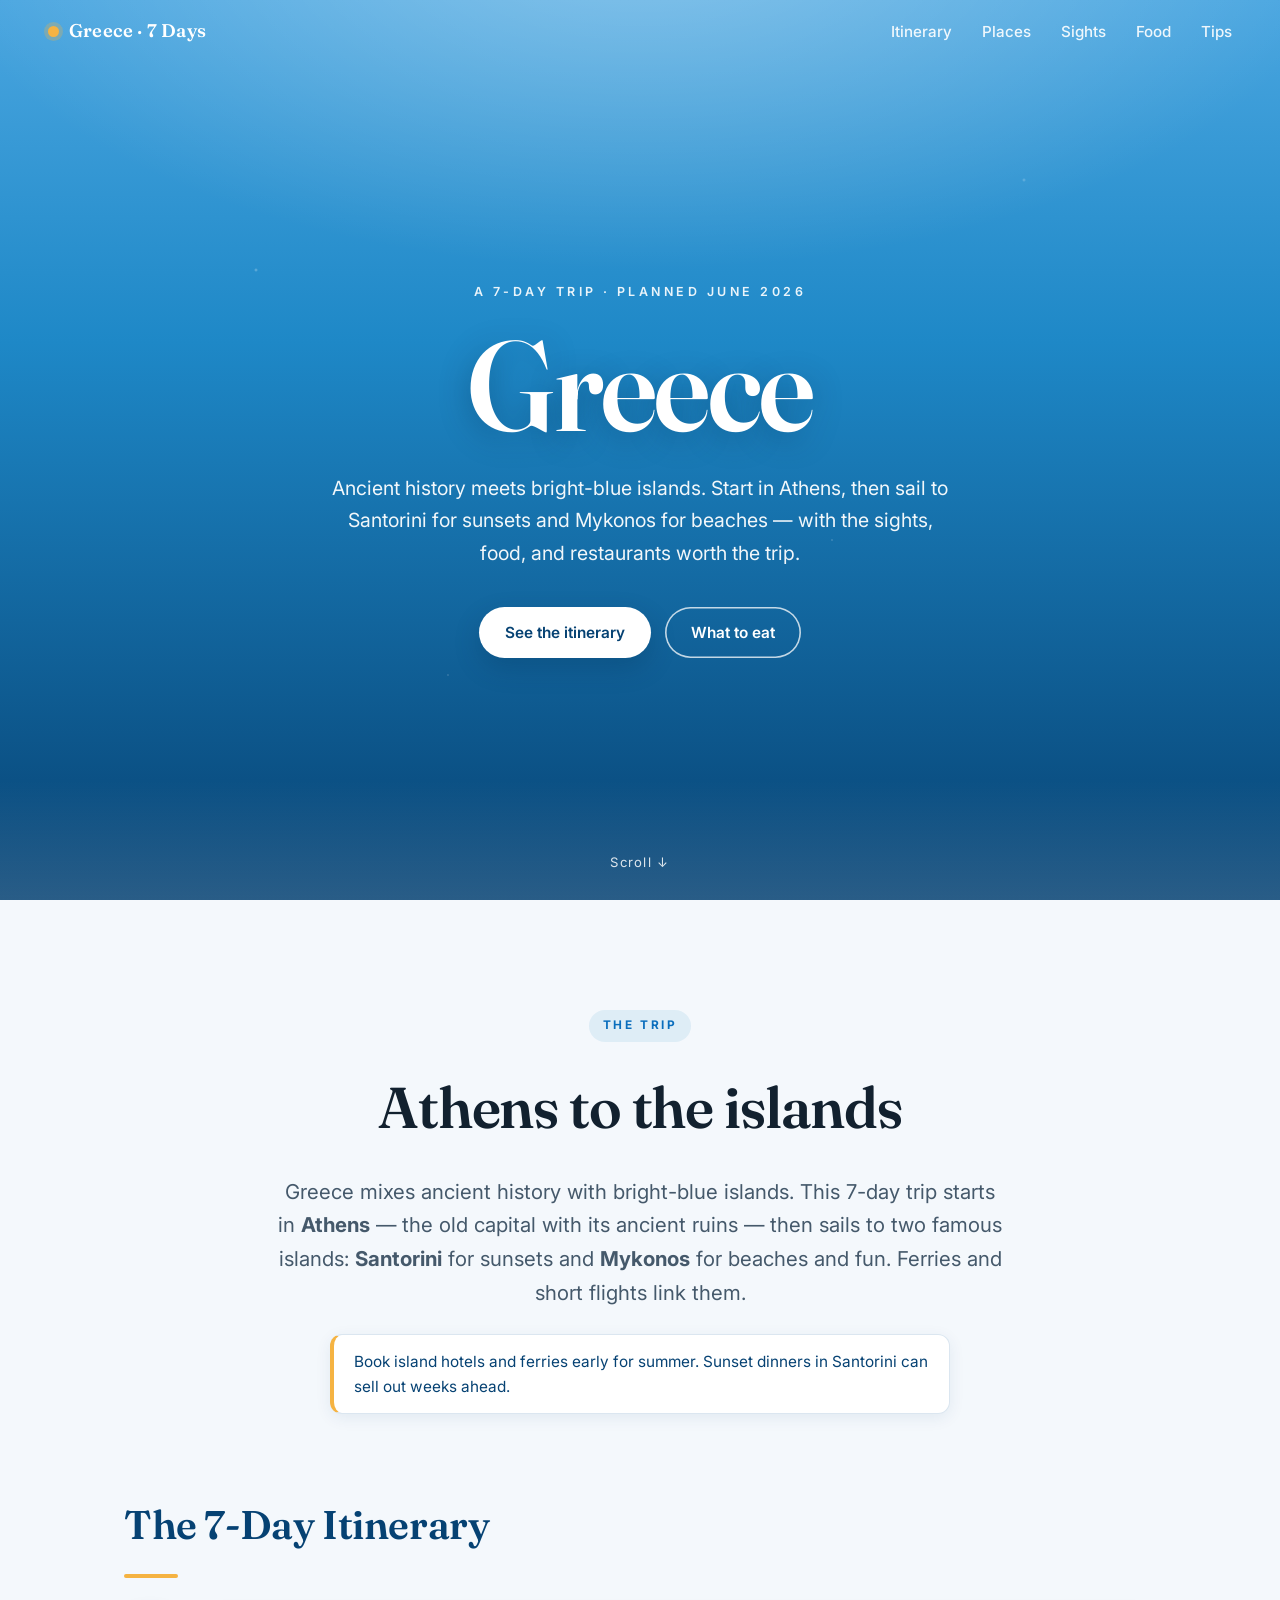
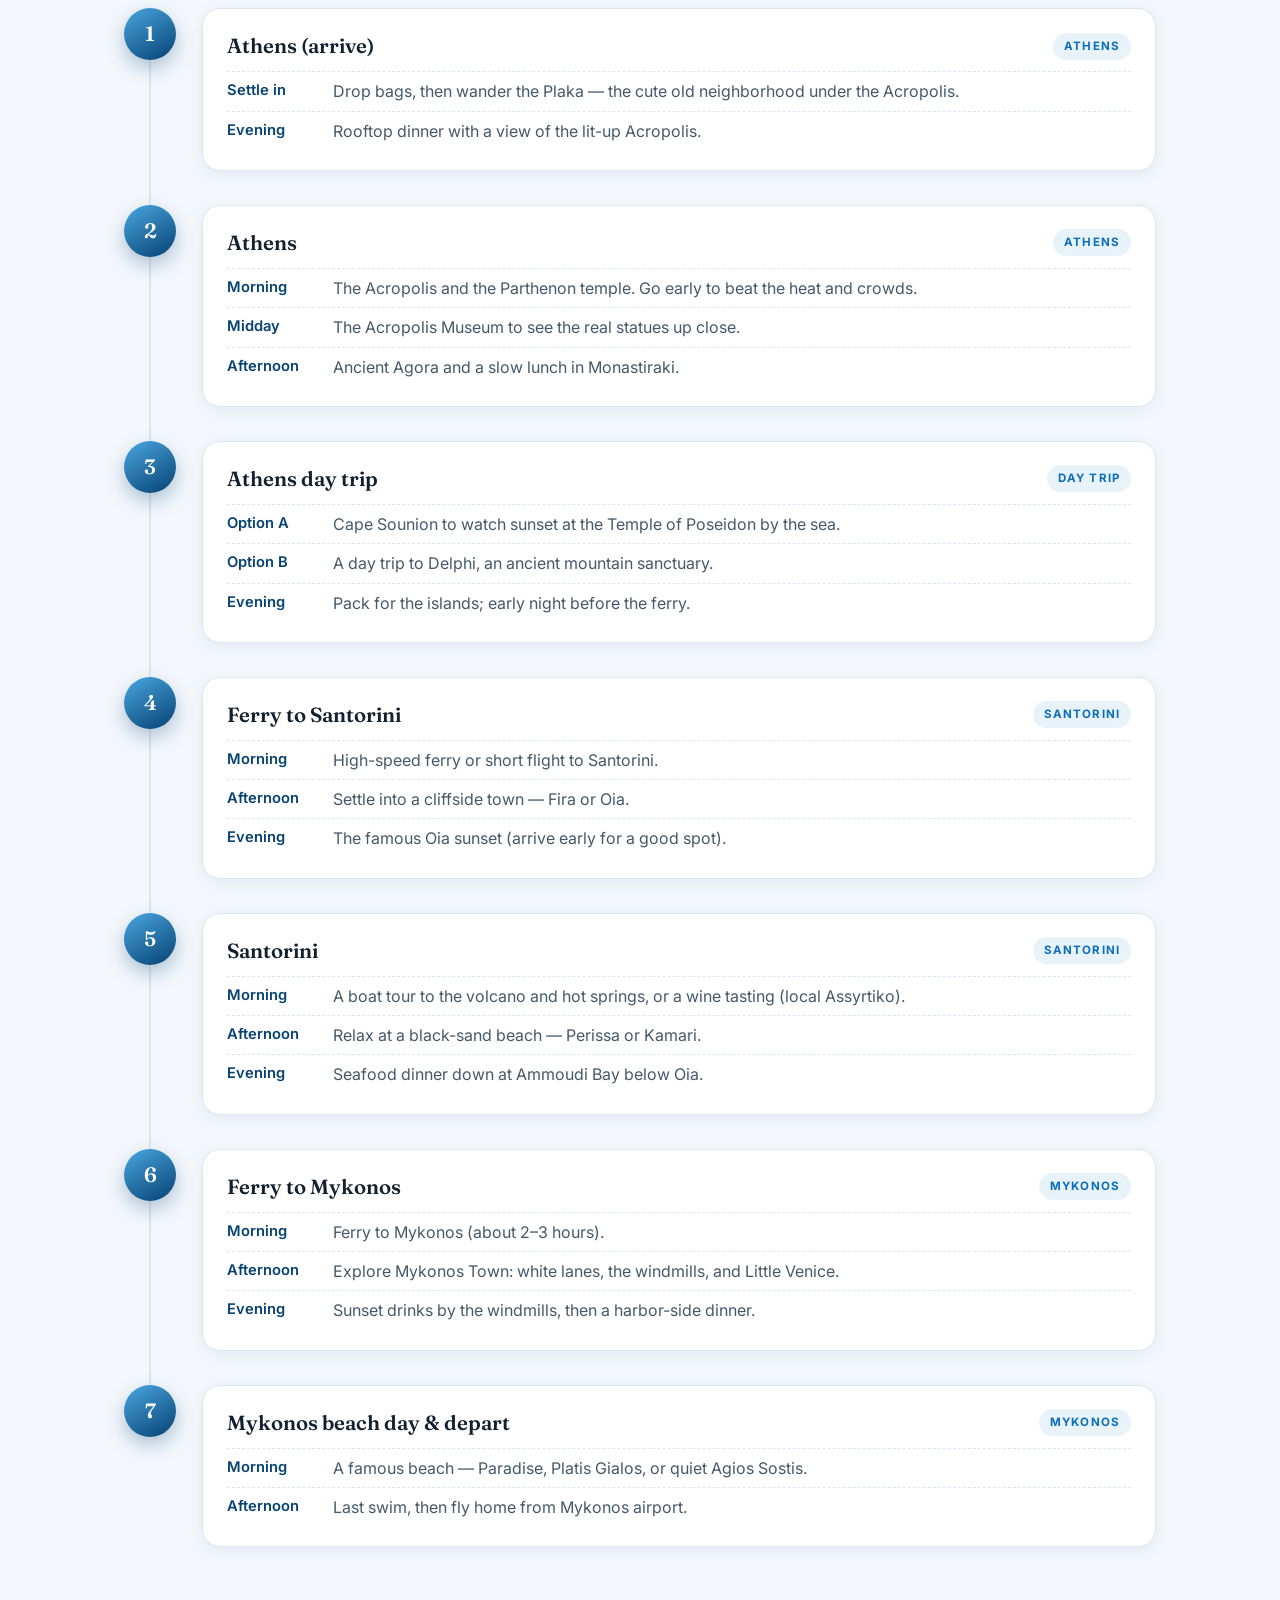
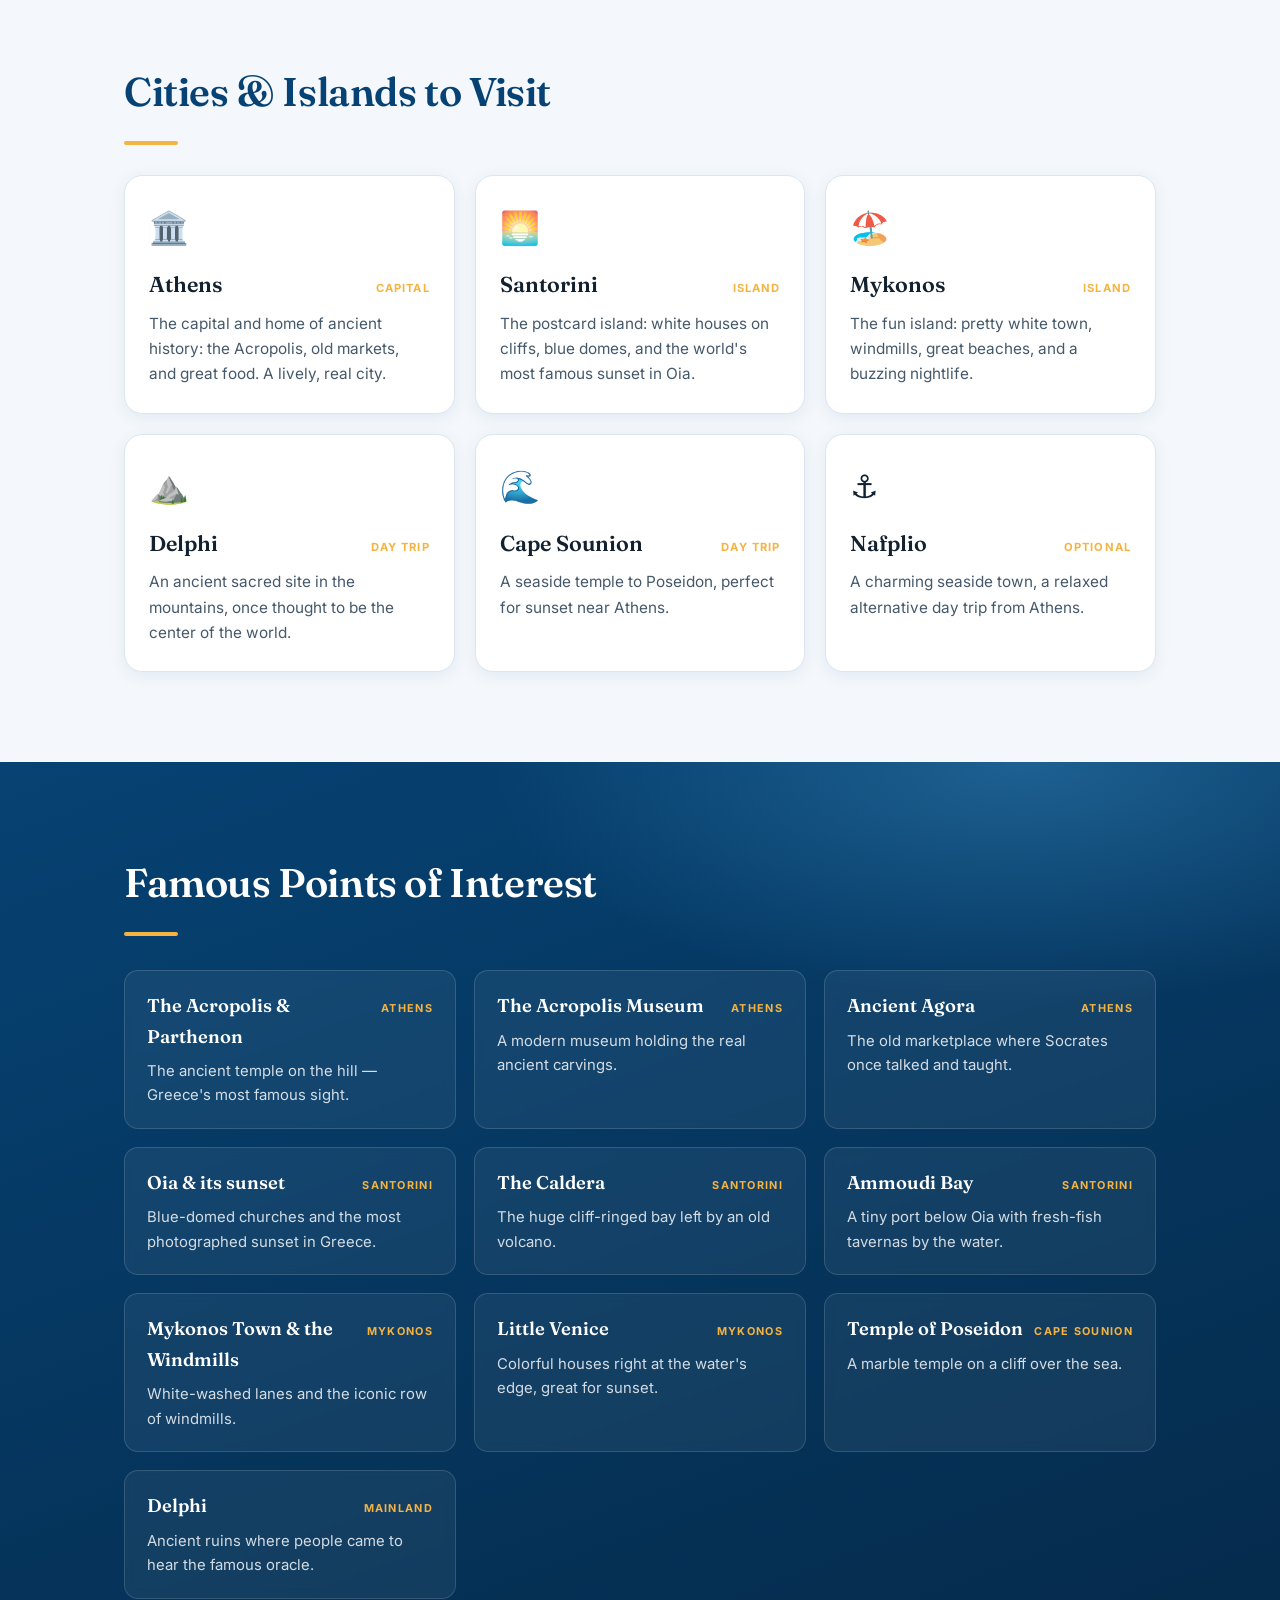
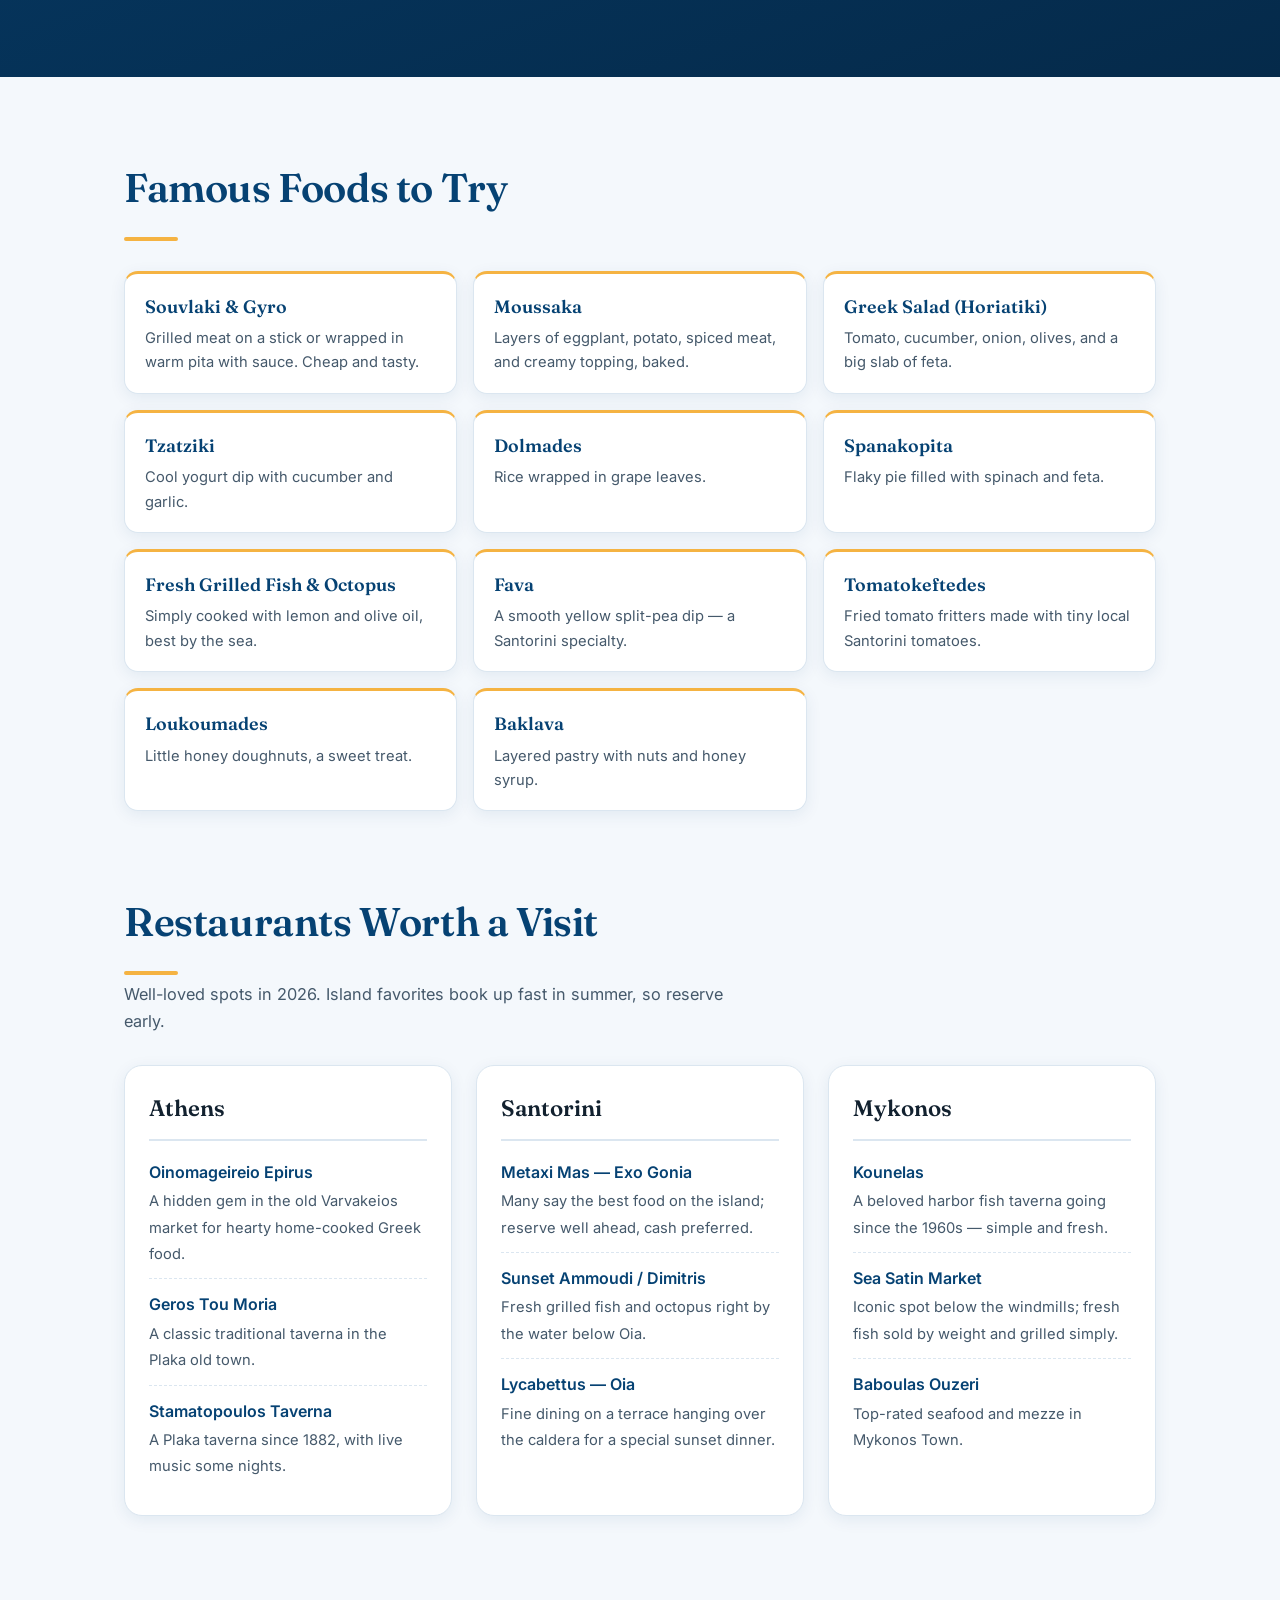
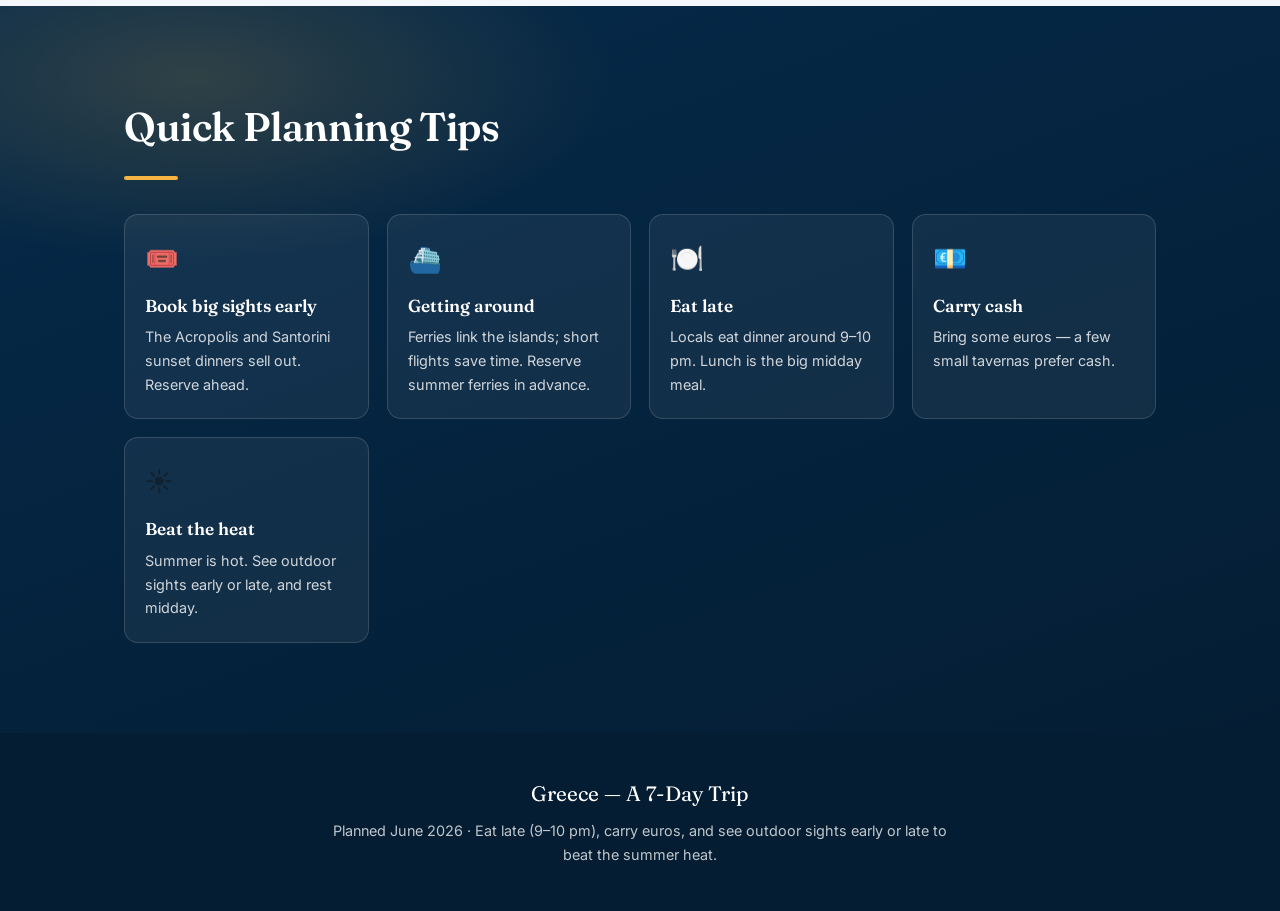
==== greece.html @ b8a2f592 "rename" ====
<!DOCTYPE html>
<html lang="en">
<head>
<meta charset="UTF-8">
<meta name="viewport" content="width=device-width, initial-scale=1.0">
<title>Greece — A 7-Day Trip</title>
<meta name="description" content="A traveler's guide to a 7-day trip through Greece: Athens, Santorini, and Mykonos. Itinerary, famous sights, food, and restaurants.">
<link rel="preconnect" href="https://fonts.googleapis.com">
<link rel="preconnect" href="https://fonts.gstatic.com" crossorigin>
<link href="https://fonts.googleapis.com/css2?family=Fraunces:opsz,wght@9..144,400;9..144,500;9..144,600;9..144,700&family=Inter:wght@400;500;600;700&display=swap" rel="stylesheet">
<link rel="stylesheet" href="css/greece.css">
</head>
<body>

<!-- ===================== NAV ===================== -->
<header class="nav" id="nav">
  <a class="nav__brand" href="#top">
    <span class="nav__dot"></span> Greece · 7 Days
  </a>
  <nav class="nav__links">
    <a href="#itinerary" data-scroll>Itinerary</a>
    <a href="#places" data-scroll>Places</a>
    <a href="#sights" data-scroll>Sights</a>
    <a href="#food" data-scroll>Food</a>
    <a href="#tips" data-scroll>Tips</a>
  </nav>
</header>

<!-- ===================== HERO ===================== -->
<section class="hero" id="top">
  <div class="hero__bg"></div>
  <div class="hero__inner">
    <p class="hero__eyebrow">A 7-Day Trip · Planned June 2026</p>
    <h1 class="hero__title">Greece</h1>
    <p class="hero__sub">Ancient history meets bright-blue islands. Start in Athens, then sail to Santorini for sunsets and Mykonos for beaches — with the sights, food, and restaurants worth the trip.</p>
    <div class="hero__cta">
      <a href="#itinerary" class="btn" data-scroll>See the itinerary</a>
      <a href="#food" class="btn btn--ghost" data-scroll>What to eat</a>
    </div>
  </div>
  <div class="hero__scroll">Scroll ↓</div>
</section>

<main>
<!-- ===================== INTRO ===================== -->
<section class="trip" id="intro">
  <div class="trip__intro container">
    <span class="trip__flag">The Trip</span>
    <h2 class="trip__name">Athens to the islands</h2>
    <p class="trip__lede">Greece mixes ancient history with bright-blue islands. This 7-day trip starts in <strong>Athens</strong> — the old capital with its ancient ruins — then sails to two famous islands: <strong>Santorini</strong> for sunsets and <strong>Mykonos</strong> for beaches and fun. Ferries and short flights link them.</p>
    <p class="trip__note">Book island hotels and ferries early for summer. Sunset dinners in Santorini can sell out weeks ahead.</p>
  </div>
</section>

<!-- ===================== ITINERARY ===================== -->
<section class="container" id="itinerary">
  <h3 class="sec-title">The 7-Day Itinerary</h3>
  <ol class="timeline" data-timeline></ol>
</section>

<!-- ===================== PLACES ===================== -->
<section class="container" id="places">
  <h3 class="sec-title">Cities &amp; Islands to Visit</h3>
  <div class="cards" data-cities></div>
</section>

<!-- ===================== SIGHTS ===================== -->
<section class="band" id="sights">
  <div class="container">
    <h3 class="sec-title sec-title--light">Famous Points of Interest</h3>
    <div class="poi" data-poi></div>
  </div>
</section>

<!-- ===================== FOOD ===================== -->
<section class="container" id="food">
  <h3 class="sec-title">Famous Foods to Try</h3>
  <div class="food" data-food></div>
</section>

<!-- ===================== RESTAURANTS ===================== -->
<section class="container" id="restaurants">
  <h3 class="sec-title">Restaurants Worth a Visit</h3>
  <p class="sec-sub">Well-loved spots in 2026. Island favorites book up fast in summer, so reserve early.</p>
  <div class="resto" data-resto></div>
</section>

<!-- ===================== TIPS ===================== -->
<section class="tips" id="tips">
  <div class="container">
    <h3 class="sec-title sec-title--light">Quick Planning Tips</h3>
    <div class="tips__grid" data-tips></div>
  </div>
</section>
</main>

<footer class="footer">
  <div class="container">
    <p class="footer__title">Greece — A 7-Day Trip</p>
    <p class="footer__meta">Planned June 2026 · Eat late (9–10 pm), carry euros, and see outdoor sights early or late to beat the summer heat.</p>
  </div>
</footer>

<script src="js/greece-data.js"></script>
<script src="js/greece.js"></script>
</body>
</html>
---- css/greece.css ----
/* ===================== TOKENS ===================== */
:root {
  --sea:        #0a6ebd;
  --sea-deep:   #064273;
  --sea-dark:   #052a4a;
  --sky:        #4aa6e0;
  --aegean:     #1e88c7;
  --sun:        #f5b342;
  --white:      #ffffff;
  --paper:      #f4f8fc;
  --ink:        #12212f;
  --ink-soft:   #45596b;
  --line:       #dbe6f0;
  --shadow:     0 12px 40px rgba(6, 66, 115, 0.10);
  --shadow-sm:  0 4px 16px rgba(6, 66, 115, 0.08);
  --radius:     18px;
  --serif: "Fraunces", Georgia, serif;
  --sans: "Inter", system-ui, -apple-system, sans-serif;
}

* { box-sizing: border-box; margin: 0; padding: 0; }

html { scroll-behavior: smooth; }

body {
  font-family: var(--sans);
  color: var(--ink);
  background: var(--paper);
  line-height: 1.65;
  -webkit-font-smoothing: antialiased;
  overflow-x: hidden;
}

.container { max-width: 1080px; margin: 0 auto; padding: 0 24px; }

/* ===================== NAV ===================== */
.nav {
  position: fixed; top: 0; left: 0; right: 0; z-index: 50;
  display: flex; align-items: center; justify-content: space-between;
  padding: 16px clamp(20px, 5vw, 48px);
  transition: background .3s, box-shadow .3s, padding .3s;
}
.nav--solid {
  background: rgba(255, 255, 255, 0.88);
  backdrop-filter: blur(12px);
  box-shadow: 0 1px 0 var(--line);
  padding-top: 12px; padding-bottom: 12px;
}
.nav__brand {
  display: flex; align-items: center; gap: 10px;
  font-family: var(--serif); font-weight: 600; font-size: 1.15rem;
  color: var(--white); text-decoration: none; letter-spacing: .2px;
  transition: color .3s;
}
.nav--solid .nav__brand { color: var(--sea-deep); }
.nav__dot {
  width: 11px; height: 11px; border-radius: 50%;
  background: var(--sun); box-shadow: 0 0 0 4px rgba(245, 179, 66, .28);
}
.nav__links { display: flex; gap: clamp(14px, 3vw, 30px); }
.nav__links a {
  color: rgba(255, 255, 255, .9); text-decoration: none;
  font-weight: 500; font-size: .95rem; transition: color .3s;
}
.nav--solid .nav__links a { color: var(--ink-soft); }
.nav__links a:hover { color: var(--sun); }
.nav--solid .nav__links a:hover { color: var(--sea); }

/* ===================== HERO ===================== */
.hero {
  position: relative; min-height: 100vh;
  display: flex; flex-direction: column; justify-content: center; align-items: center;
  text-align: center; padding: 120px 24px 80px; overflow: hidden;
}
.hero__bg {
  position: absolute; inset: 0; z-index: 0;
  background:
    radial-gradient(1200px 600px at 50% -10%, rgba(255,255,255,.35), transparent 60%),
    linear-gradient(180deg, var(--sky) 0%, var(--aegean) 38%, var(--sea-deep) 100%);
}
.hero__bg::after {
  content: ""; position: absolute; inset: 0;
  background:
    radial-gradient(2px 2px at 20% 30%, rgba(255,255,255,.5), transparent),
    radial-gradient(2px 2px at 80% 20%, rgba(255,255,255,.4), transparent),
    radial-gradient(1.5px 1.5px at 65% 60%, rgba(255,255,255,.35), transparent),
    radial-gradient(1.5px 1.5px at 35% 75%, rgba(255,255,255,.3), transparent);
  opacity: .7;
}
/* white "island" horizon strip */
.hero__bg::before {
  content: ""; position: absolute; left: 0; right: 0; bottom: 0; height: 120px;
  background: linear-gradient(180deg, transparent, rgba(255,255,255,.14));
}
.hero__inner { position: relative; z-index: 2; max-width: 760px; }
.hero__eyebrow {
  text-transform: uppercase; letter-spacing: .28em; font-size: .78rem;
  font-weight: 600; color: rgba(255,255,255,.9); margin-bottom: 22px;
}
.hero__title {
  font-family: var(--serif); font-weight: 600;
  font-size: clamp(3.4rem, 12vw, 8rem); line-height: .95; color: var(--white);
  letter-spacing: -.02em; text-shadow: 0 6px 30px rgba(5, 42, 74, .35);
}
.hero__sub {
  margin: 26px auto 0; max-width: 620px;
  font-size: clamp(1.02rem, 2.2vw, 1.22rem); color: rgba(255,255,255,.94);
}
.hero__cta { margin-top: 38px; display: flex; gap: 14px; justify-content: center; flex-wrap: wrap; }
.hero__scroll {
  position: absolute; bottom: 26px; left: 50%; transform: translateX(-50%);
  z-index: 2; color: rgba(255,255,255,.85); font-size: .82rem; letter-spacing: .1em;
  animation: bob 2.4s ease-in-out infinite;
}
@keyframes bob { 0%,100% { transform: translate(-50%, 0); } 50% { transform: translate(-50%, 8px); } }

/* ===================== BUTTONS ===================== */
.btn {
  display: inline-block; padding: 13px 26px; border-radius: 999px;
  font-weight: 600; font-size: .96rem; text-decoration: none; cursor: pointer;
  background: var(--white); color: var(--sea-deep);
  box-shadow: 0 10px 26px rgba(5, 42, 74, .22); transition: transform .18s, box-shadow .18s;
}
.btn:hover { transform: translateY(-2px); box-shadow: 0 16px 32px rgba(5, 42, 74, .3); }
.btn--ghost {
  background: transparent; color: var(--white);
  box-shadow: inset 0 0 0 1.6px rgba(255,255,255,.75);
}
.btn--ghost:hover { background: rgba(255,255,255,.12); }

/* ===================== SECTION TITLES ===================== */
.sec-title {
  font-family: var(--serif); font-weight: 600;
  font-size: clamp(1.7rem, 4vw, 2.5rem); color: var(--sea-deep);
  letter-spacing: -.01em; margin: 0 0 6px;
  padding-top: 78px; scroll-margin-top: 80px;
}
.sec-title--light { color: var(--white); }
.sec-title::after {
  content: ""; display: block; width: 54px; height: 4px; border-radius: 4px;
  background: var(--sun); margin-top: 16px;
}
.sec-sub { color: var(--ink-soft); font-size: 1.02rem; margin: 0 0 8px; max-width: 620px; }
.sec-title--light + .sec-sub { color: rgba(255,255,255,.85); }

/* ===================== TRIP INTRO ===================== */
.trip { padding-top: 20px; }
.trip__intro { padding-top: 90px; text-align: center; max-width: 780px; }
.trip__flag {
  display: inline-block; text-transform: uppercase; letter-spacing: .22em;
  font-size: .74rem; font-weight: 700; color: var(--sea);
  background: rgba(30, 136, 199, .1); padding: 6px 14px; border-radius: 999px;
}
.trip__name {
  font-family: var(--serif); font-weight: 600; letter-spacing: -.02em;
  font-size: clamp(2.2rem, 6vw, 3.6rem); color: var(--ink); margin: 18px 0 20px;
}
.trip__lede { font-size: clamp(1.05rem, 2.4vw, 1.28rem); color: var(--ink-soft); }
.trip__note {
  margin: 24px auto 0; max-width: 620px; font-size: .96rem; color: var(--sea-deep);
  background: #fff; border: 1px solid var(--line); border-left: 4px solid var(--sun);
  padding: 14px 20px; border-radius: 12px; box-shadow: var(--shadow-sm); text-align: left;
}

/* ===================== TIMELINE ===================== */
.timeline { list-style: none; margin-top: 30px; position: relative; }
.tl__item { position: relative; display: flex; gap: 26px; padding-bottom: 34px; }
.tl__item::before {
  content: ""; position: absolute; left: 25px; top: 52px; bottom: -6px; width: 2px;
  background: linear-gradient(var(--line), var(--line));
}
.tl__item:last-child::before { display: none; }
.tl__marker { flex: 0 0 auto; }
.tl__num {
  display: flex; align-items: center; justify-content: center;
  width: 52px; height: 52px; border-radius: 50%;
  background: linear-gradient(150deg, var(--sky), var(--sea-deep));
  color: #fff; font-family: var(--serif); font-weight: 600; font-size: 1.3rem;
  box-shadow: 0 8px 20px rgba(6, 66, 115, .3); position: relative; z-index: 1;
}
.tl__body {
  flex: 1; background: #fff; border: 1px solid var(--line); border-radius: var(--radius);
  padding: 20px 24px; box-shadow: var(--shadow-sm);
}
.tl__head { display: flex; align-items: center; justify-content: space-between; gap: 12px; flex-wrap: wrap; margin-bottom: 8px; }
.tl__title { font-family: var(--serif); font-weight: 600; font-size: 1.28rem; color: var(--ink); }
.tl__tag {
  font-size: .72rem; font-weight: 700; text-transform: uppercase; letter-spacing: .1em;
  color: var(--sea); background: rgba(30,136,199,.1); padding: 4px 11px; border-radius: 999px;
}
.tl__row { display: flex; gap: 14px; padding: 6px 0; border-top: 1px dashed var(--line); }
.tl__row:first-of-type { border-top: none; }
.tl__when { flex: 0 0 92px; font-weight: 600; color: var(--sea-deep); font-size: .92rem; }
.tl__what { flex: 1; color: var(--ink-soft); }

/* ===================== CARDS (cities) ===================== */
.cards {
  margin-top: 30px; display: grid; gap: 20px;
  grid-template-columns: repeat(auto-fill, minmax(280px, 1fr));
}
.card {
  background: #fff; border: 1px solid var(--line); border-radius: var(--radius);
  padding: 26px 24px; box-shadow: var(--shadow-sm);
  transition: transform .2s, box-shadow .2s, border-color .2s;
}
.card:hover { transform: translateY(-4px); box-shadow: var(--shadow); border-color: #c7ddf0; }
.card__emoji { font-size: 2rem; margin-bottom: 12px; }
.card__head { display: flex; align-items: baseline; justify-content: space-between; gap: 10px; margin-bottom: 8px; }
.card__head h4 { font-family: var(--serif); font-weight: 600; font-size: 1.35rem; color: var(--ink); }
.card__kind {
  font-size: .7rem; font-weight: 700; text-transform: uppercase; letter-spacing: .1em;
  color: var(--sun); white-space: nowrap;
}
.card p { color: var(--ink-soft); font-size: .96rem; }

/* ===================== BAND (POI) ===================== */
.band {
  margin-top: 90px; padding: 10px 0 78px;
  background:
    radial-gradient(900px 400px at 80% 0%, rgba(74,166,224,.35), transparent 60%),
    linear-gradient(160deg, var(--sea-deep), var(--sea-dark));
  scroll-margin-top: 0;
}
.band .sec-title { color: #fff; }
.poi {
  margin-top: 34px; display: grid; gap: 18px;
  grid-template-columns: repeat(auto-fill, minmax(300px, 1fr));
}
.poi__item {
  background: rgba(255,255,255,.06); border: 1px solid rgba(255,255,255,.14);
  border-radius: 14px; padding: 20px 22px; backdrop-filter: blur(4px);
  transition: background .2s, transform .2s;
}
.poi__item:hover { background: rgba(255,255,255,.11); transform: translateY(-3px); }
.poi__top { display: flex; align-items: baseline; justify-content: space-between; gap: 10px; margin-bottom: 7px; }
.poi__top h4 { font-family: var(--serif); font-weight: 600; font-size: 1.15rem; color: #fff; }
.poi__place {
  font-size: .68rem; font-weight: 700; text-transform: uppercase; letter-spacing: .12em;
  color: var(--sun); white-space: nowrap;
}
.poi__item p { color: rgba(255,255,255,.82); font-size: .93rem; }

/* ===================== FOOD ===================== */
.food {
  margin-top: 30px; display: grid; gap: 16px;
  grid-template-columns: repeat(auto-fill, minmax(260px, 1fr));
}
.food__item {
  background: #fff; border: 1px solid var(--line); border-radius: 14px;
  padding: 18px 20px; box-shadow: var(--shadow-sm);
  border-top: 3px solid var(--sun); transition: transform .2s, box-shadow .2s;
}
.food__item:hover { transform: translateY(-3px); box-shadow: var(--shadow); }
.food__item h4 { font-family: var(--serif); font-weight: 600; font-size: 1.12rem; color: var(--sea-deep); margin-bottom: 5px; }
.food__item p { color: var(--ink-soft); font-size: .92rem; }

/* ===================== RESTAURANTS ===================== */
.resto {
  margin-top: 30px; display: grid; gap: 24px;
  grid-template-columns: repeat(auto-fit, minmax(300px, 1fr));
}
.resto__group {
  background: #fff; border: 1px solid var(--line); border-radius: var(--radius);
  padding: 24px; box-shadow: var(--shadow-sm);
}
.resto__city {
  font-family: var(--serif); font-weight: 600; font-size: 1.4rem; color: var(--ink);
  padding-bottom: 12px; margin-bottom: 6px; border-bottom: 2px solid var(--line);
}
.resto__list { list-style: none; }
.resto__row { padding: 12px 0; border-bottom: 1px dashed var(--line); }
.resto__row:last-child { border-bottom: none; }
.resto__name { display: block; font-weight: 600; color: var(--sea-deep); margin-bottom: 2px; }
.resto__text { color: var(--ink-soft); font-size: .92rem; }

/* ===================== TIPS ===================== */
.tips {
  margin-top: 90px; padding: 10px 0 90px;
  background:
    radial-gradient(700px 300px at 15% 10%, rgba(245,179,66,.18), transparent 60%),
    linear-gradient(160deg, var(--sea-dark), #041d33);
}
.tips__grid {
  margin-top: 34px; display: grid; gap: 18px;
  grid-template-columns: repeat(auto-fit, minmax(200px, 1fr));
}
.tip {
  background: rgba(255,255,255,.06); border: 1px solid rgba(255,255,255,.14);
  border-radius: 14px; padding: 22px 20px; transition: transform .2s, background .2s;
}
.tip:hover { transform: translateY(-3px); background: rgba(255,255,255,.1); }
.tip__icon { font-size: 1.7rem; display: block; margin-bottom: 10px; }
.tip h4 { font-family: var(--serif); font-weight: 600; font-size: 1.08rem; color: #fff; margin-bottom: 5px; }
.tip p { color: rgba(255,255,255,.8); font-size: .9rem; }

/* ===================== FOOTER ===================== */
.footer { background: #041d33; color: rgba(255,255,255,.75); padding: 44px 0; text-align: center; }
.footer__title { font-family: var(--serif); font-size: 1.3rem; color: #fff; margin-bottom: 8px; }
.footer__meta { font-size: .9rem; max-width: 620px; margin: 0 auto; }

/* ===================== REVEAL ===================== */
.reveal { opacity: 0; transform: translateY(22px); transition: opacity .6s ease, transform .6s ease; }
.reveal.in { opacity: 1; transform: none; }
@media (prefers-reduced-motion: reduce) {
  .reveal { opacity: 1; transform: none; transition: none; }
  .hero__scroll { animation: none; }
  html { scroll-behavior: auto; }
}

/* ===================== RESPONSIVE ===================== */
@media (max-width: 620px) {
  .nav__brand { font-size: 1rem; }
  .nav__links { gap: 14px; }
  .nav__links a { font-size: .86rem; }
  .tl__item { gap: 16px; }
  .tl__num { width: 44px; height: 44px; font-size: 1.1rem; }
  .tl__item::before { left: 21px; }
  .tl__when { flex-basis: 74px; }
}
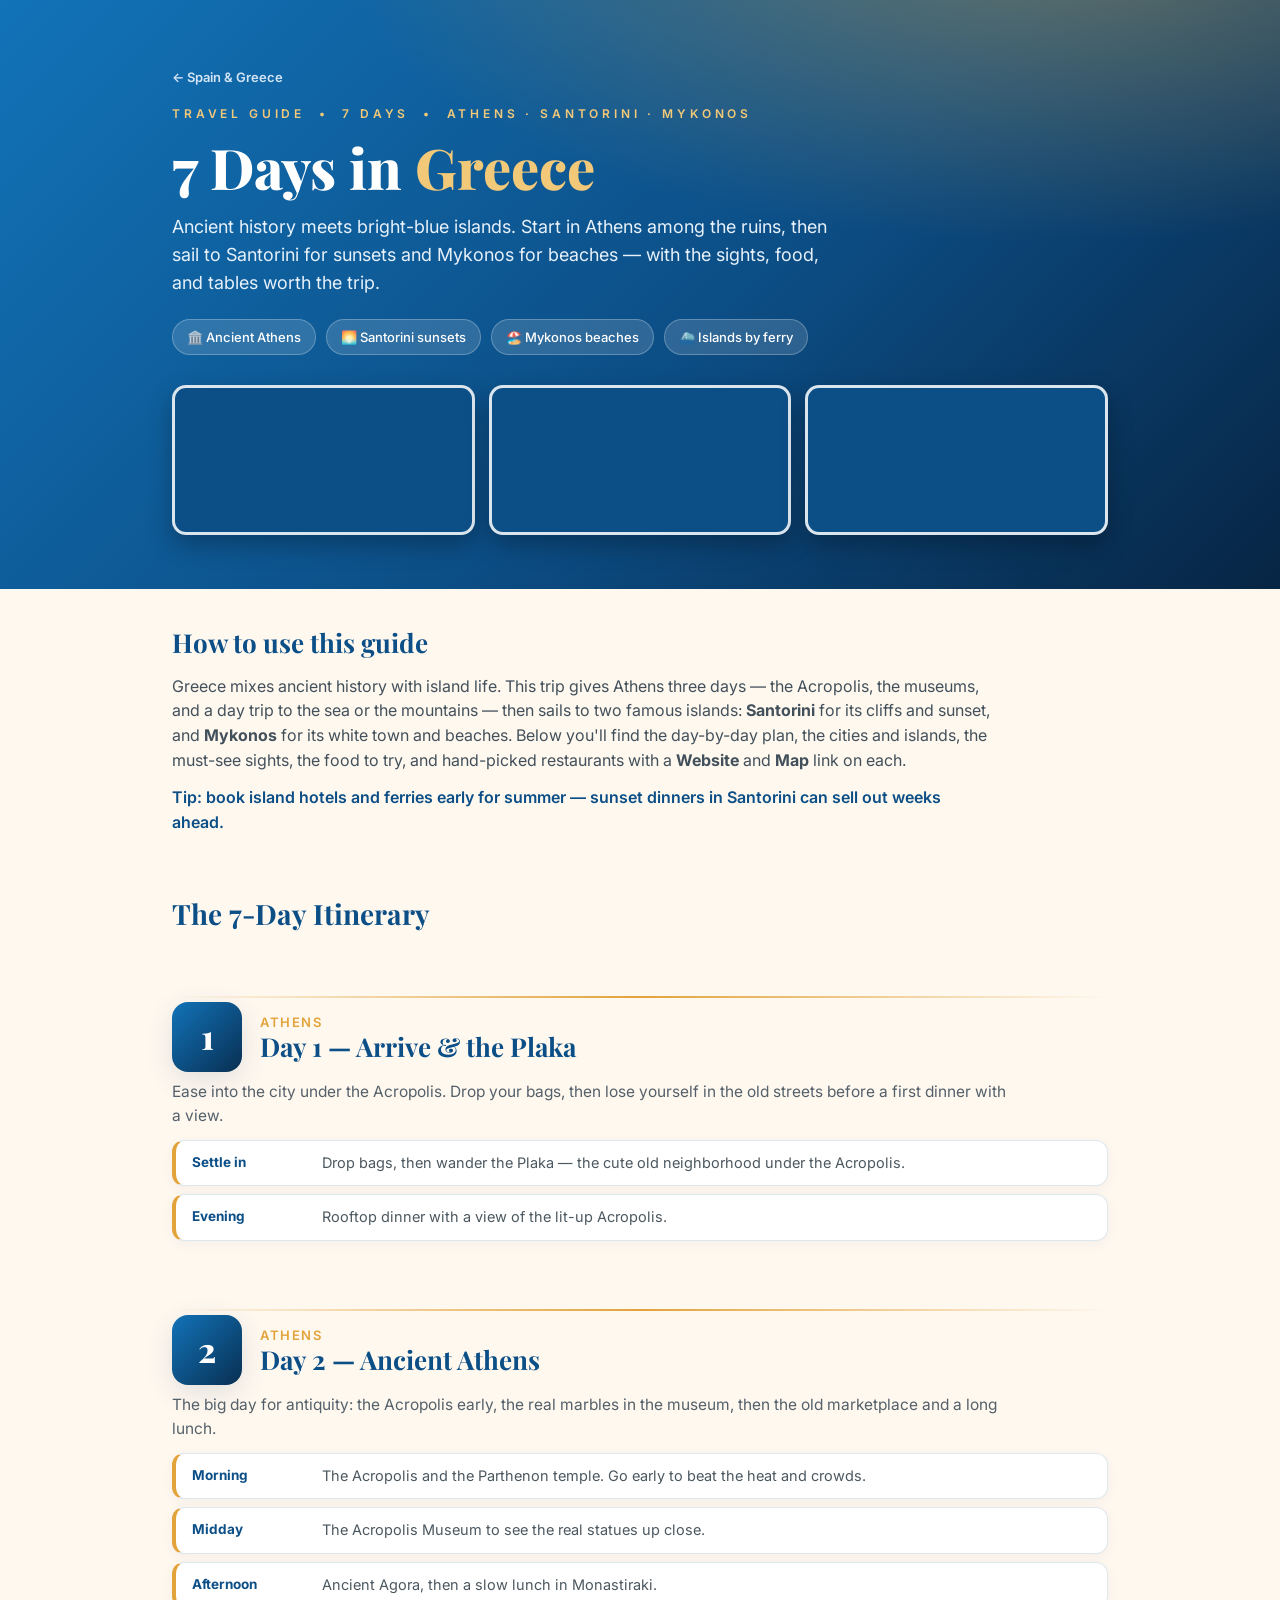
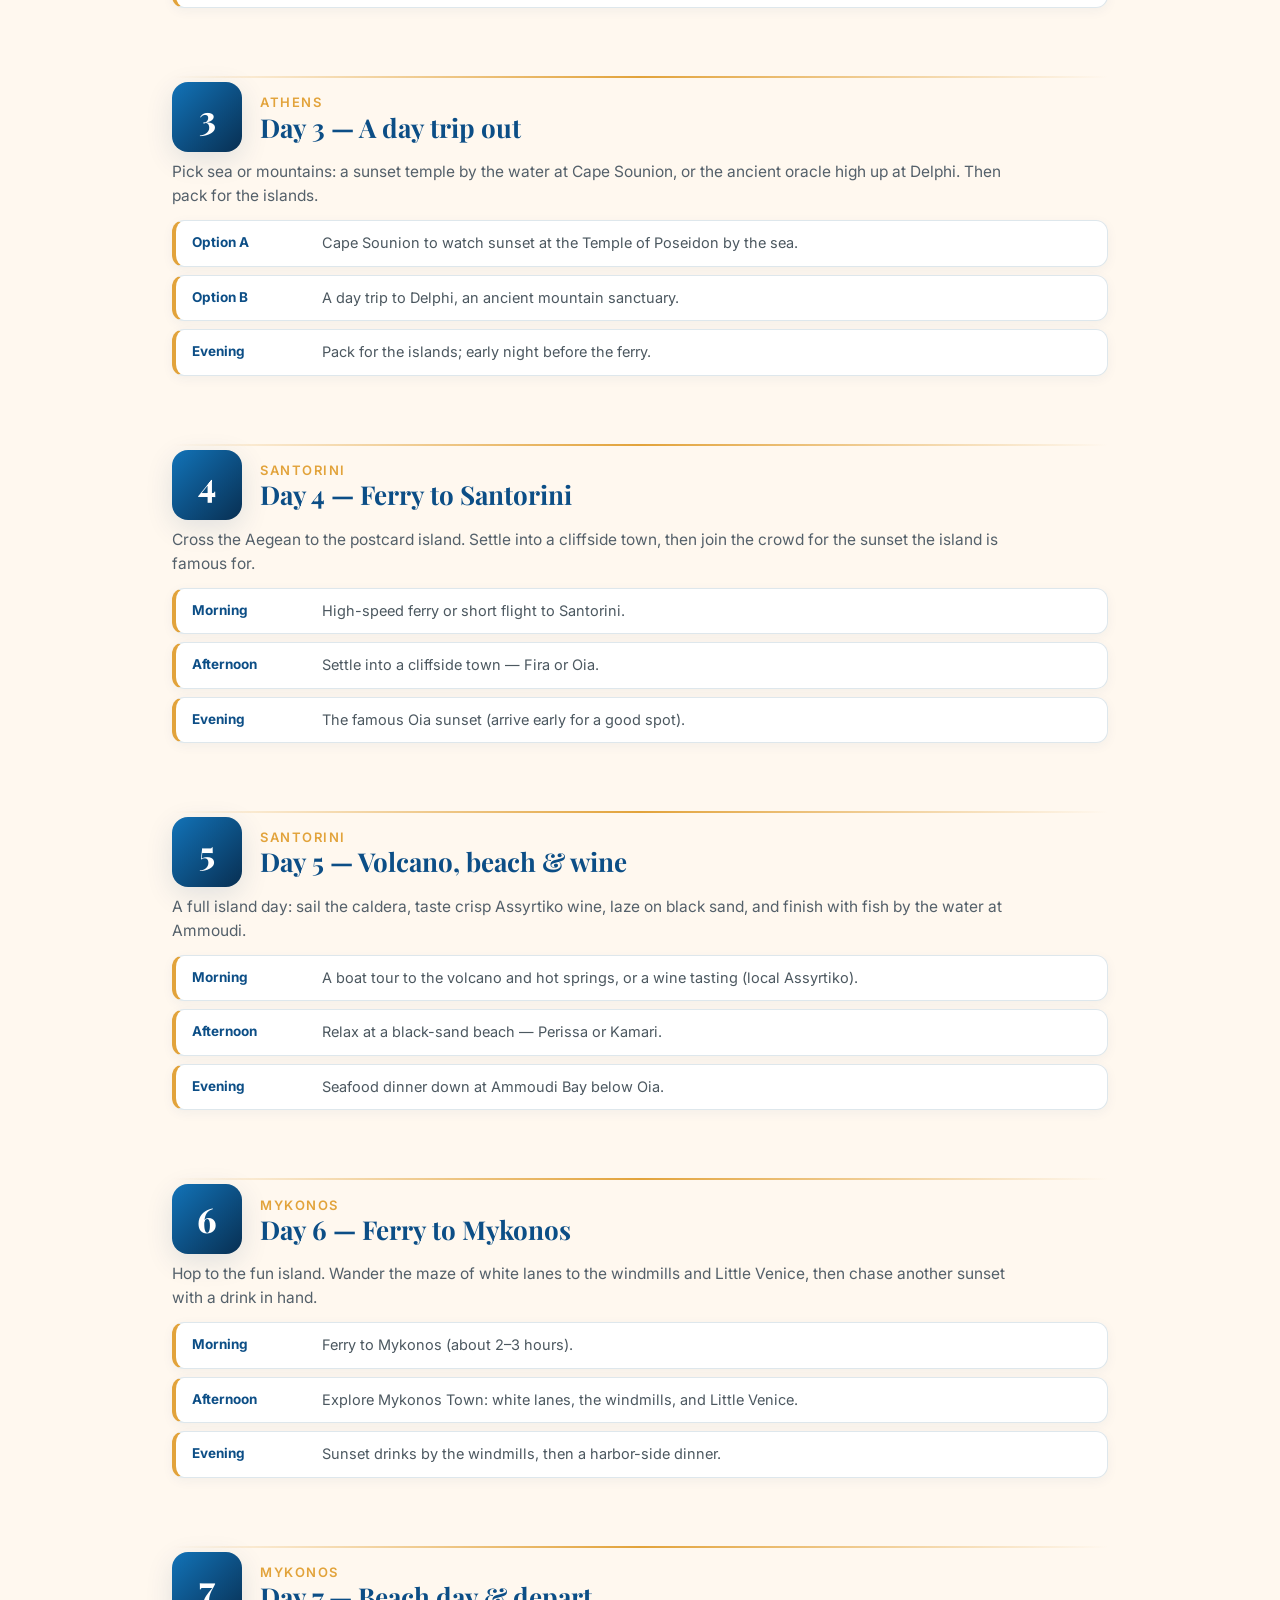
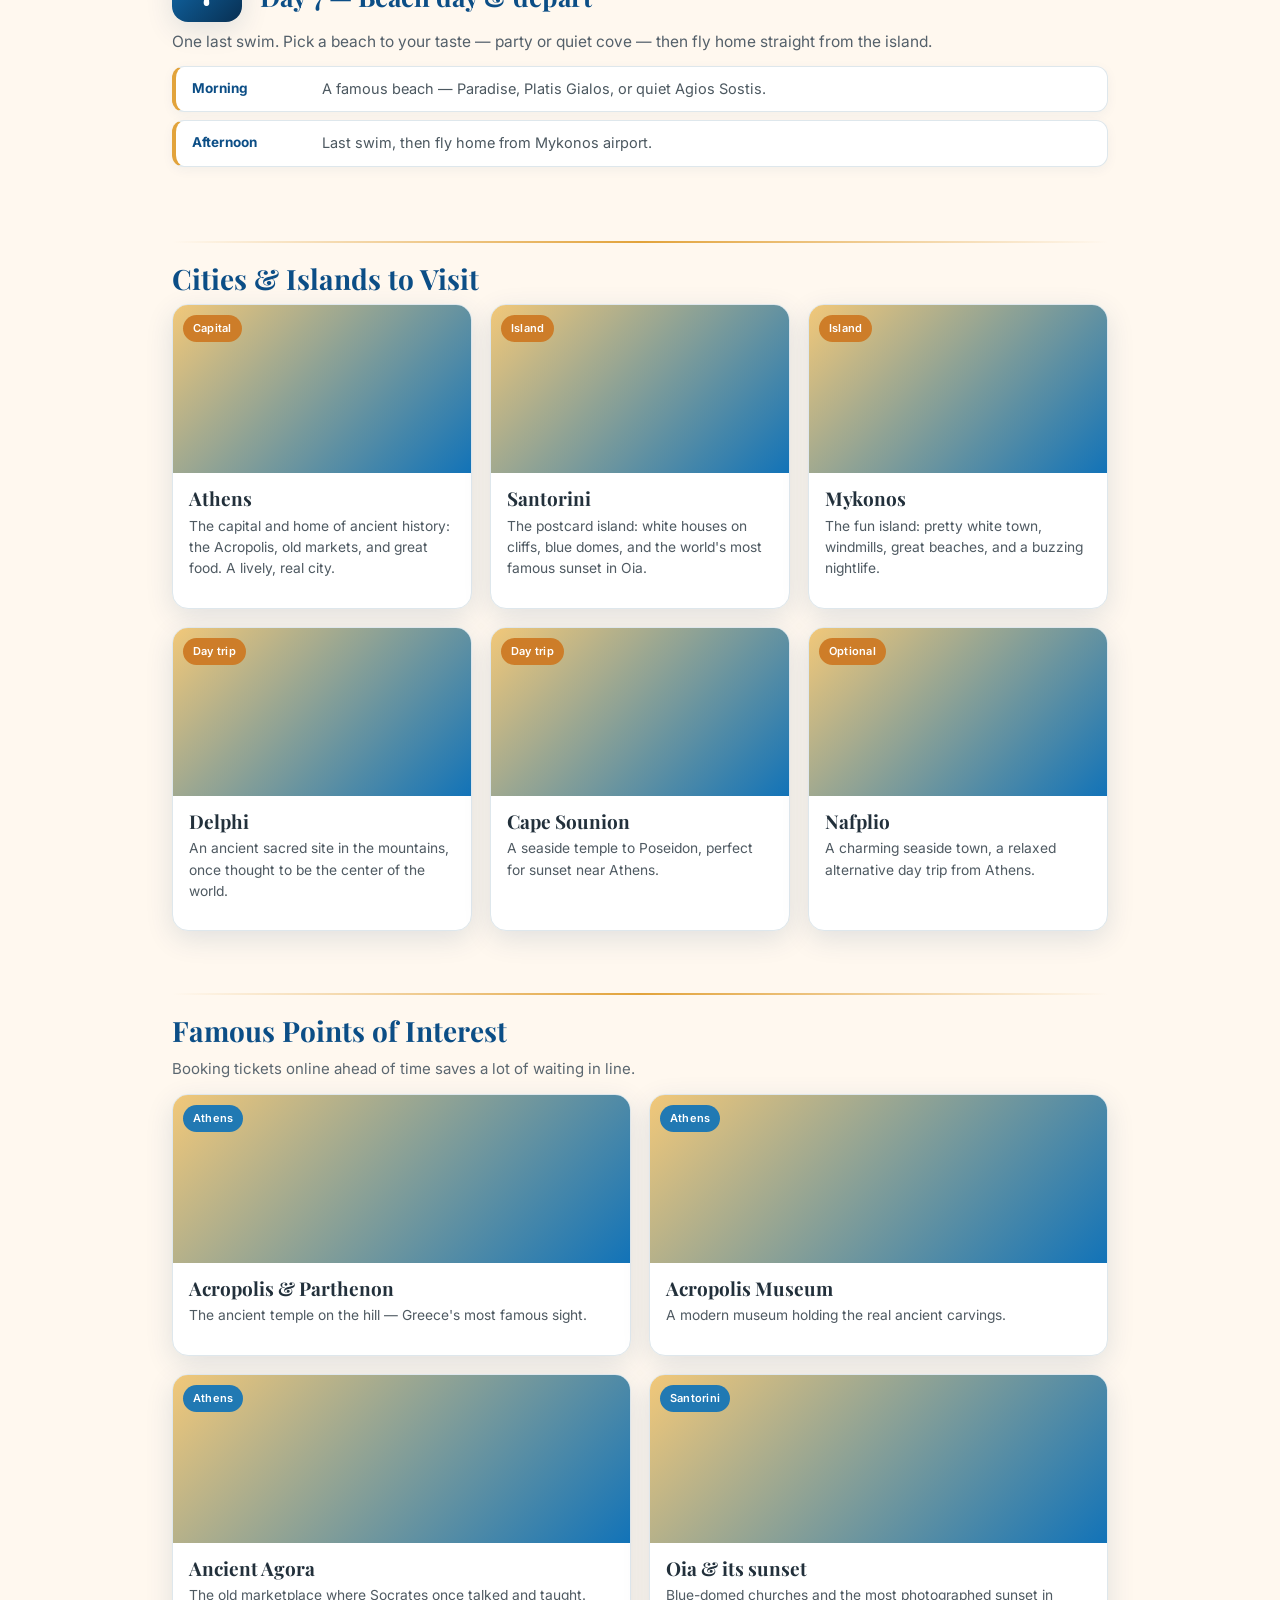
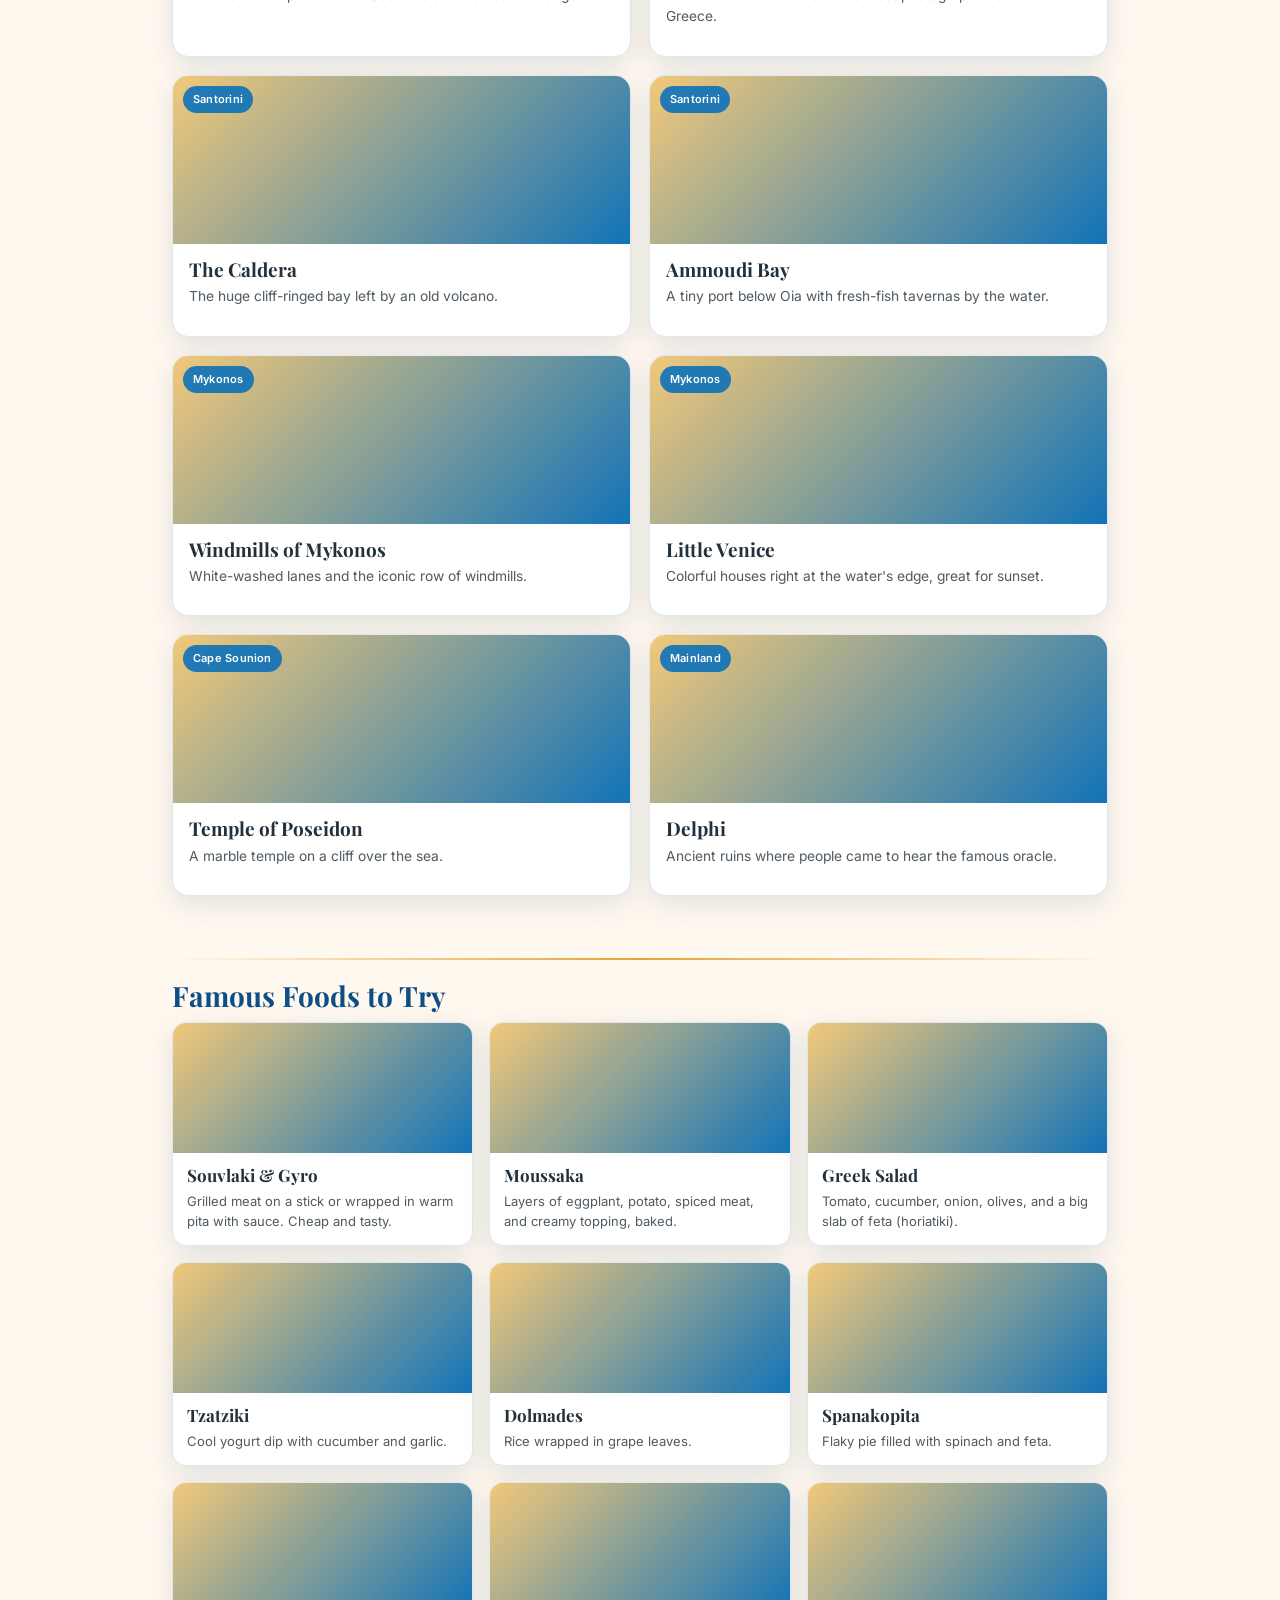
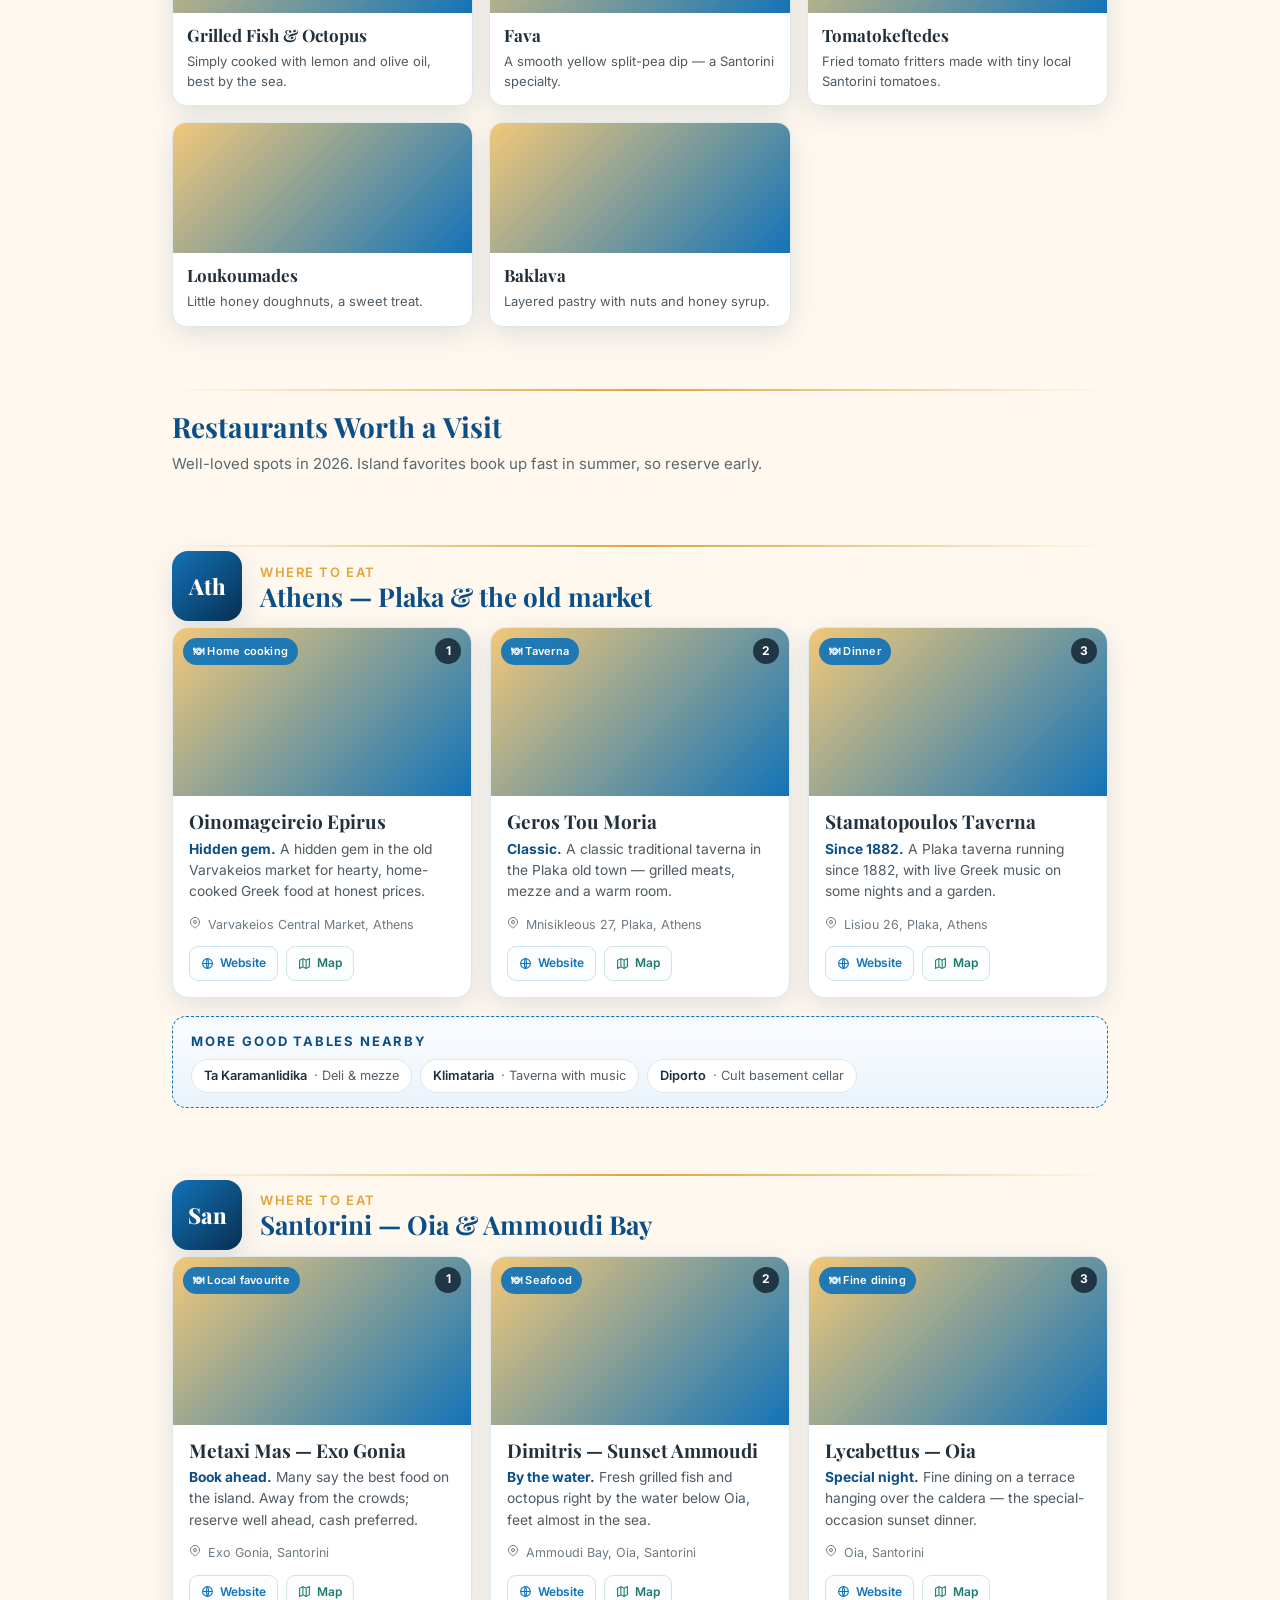
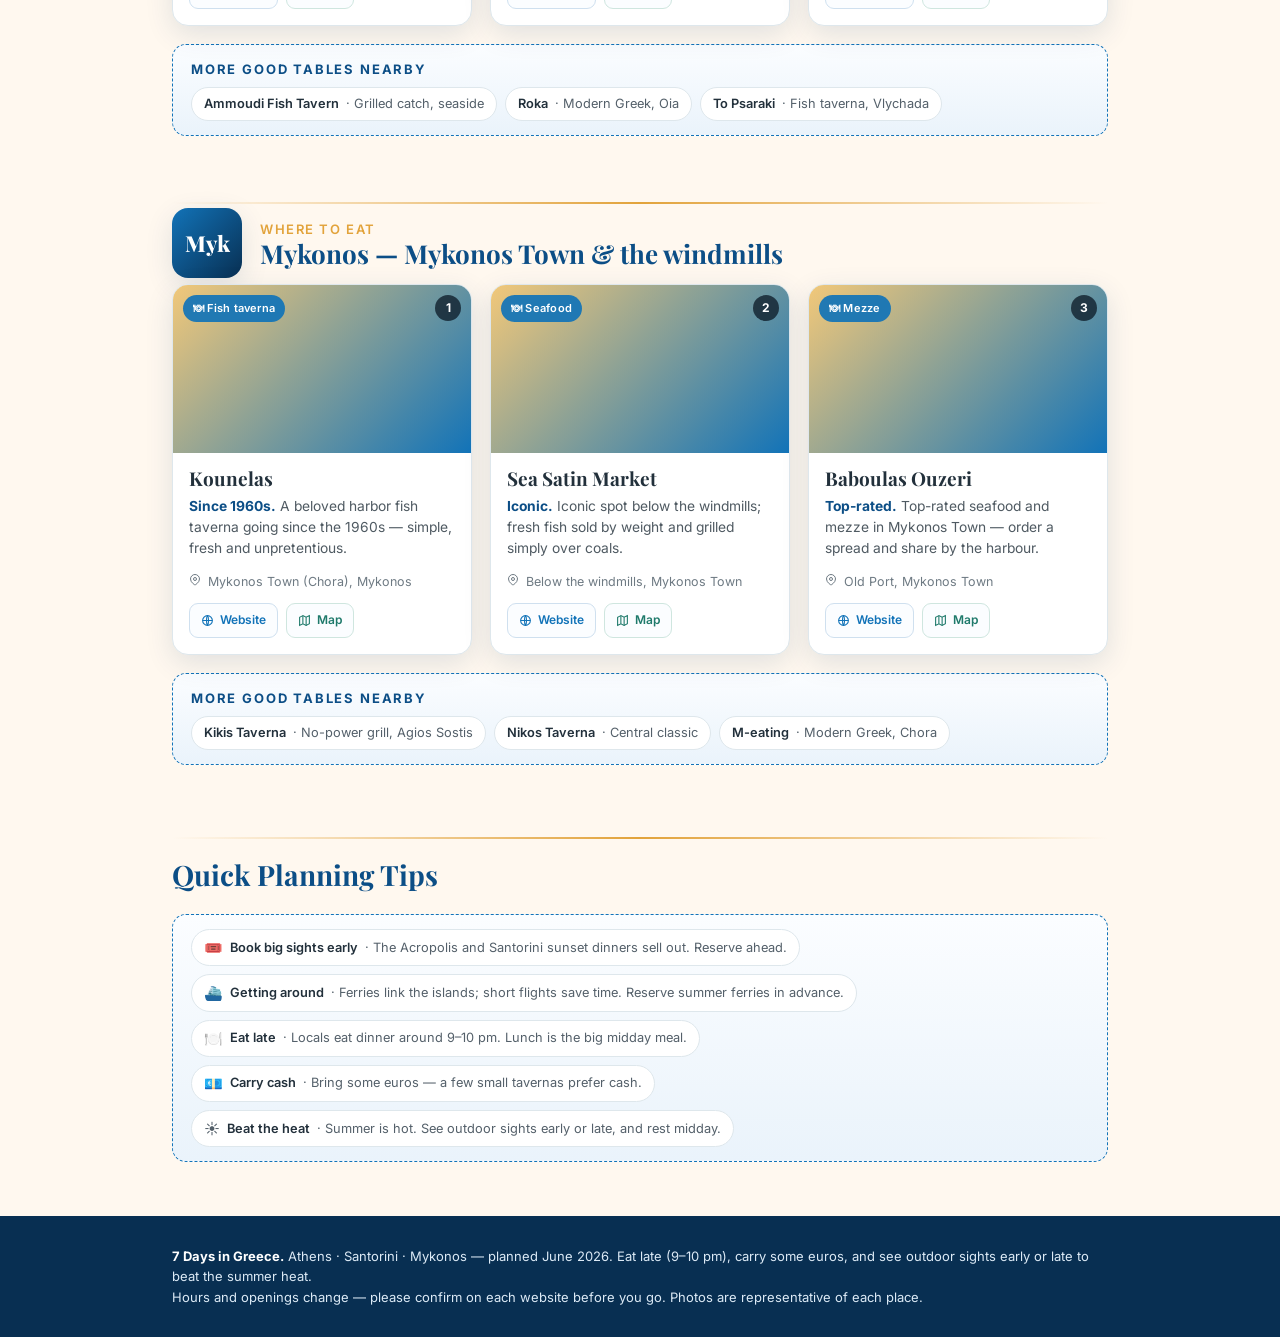
==== commit 2a1ad606: "combine" ====
--- a/greece.html
+++ b/greece.html
@@ -3,101 +3,88 @@
 <head>
 <meta charset="UTF-8">
 <meta name="viewport" content="width=device-width, initial-scale=1.0">
-<title>Greece — A 7-Day Trip</title>
-<meta name="description" content="A traveler's guide to a 7-day trip through Greece: Athens, Santorini, and Mykonos. Itinerary, famous sights, food, and restaurants.">
+<title>7 Days in Greece — Athens, Santorini &amp; Mykonos</title>
+<meta name="description" content="A 7-day trip through Greece: Athens, Santorini, and Mykonos. Day-by-day itinerary, famous sights, food to try, and restaurants worth a visit.">
 <link rel="preconnect" href="https://fonts.googleapis.com">
 <link rel="preconnect" href="https://fonts.gstatic.com" crossorigin>
-<link href="https://fonts.googleapis.com/css2?family=Fraunces:opsz,wght@9..144,400;9..144,500;9..144,600;9..144,700&family=Inter:wght@400;500;600;700&display=swap" rel="stylesheet">
+<link href="https://fonts.googleapis.com/css2?family=Playfair+Display:wght@600;700;800&family=Inter:wght@400;500;600;700&display=swap" rel="stylesheet">
 <link rel="stylesheet" href="css/greece.css">
 </head>
 <body>
 
-<!-- ===================== NAV ===================== -->
-<header class="nav" id="nav">
-  <a class="nav__brand" href="#top">
-    <span class="nav__dot"></span> Greece · 7 Days
-  </a>
-  <nav class="nav__links">
-    <a href="#itinerary" data-scroll>Itinerary</a>
-    <a href="#places" data-scroll>Places</a>
-    <a href="#sights" data-scroll>Sights</a>
-    <a href="#food" data-scroll>Food</a>
-    <a href="#tips" data-scroll>Tips</a>
-  </nav>
+<header class="cover">
+  <div class="wrap">
+    <a class="back" href="index.html">← Spain &amp; Greece</a>
+    <div class="kicker">Travel Guide &nbsp;•&nbsp; 7 Days &nbsp;•&nbsp; Athens · Santorini · Mykonos</div>
+    <h1>7 Days in <span>Greece</span></h1>
+    <p class="sub">Ancient history meets bright-blue islands. Start in Athens among the ruins, then sail to Santorini for sunsets and Mykonos for beaches — with the sights, food, and tables worth the trip.</p>
+    <div class="pills">
+      <div class="pill">🏛️ Ancient Athens</div>
+      <div class="pill">🌅 Santorini sunsets</div>
+      <div class="pill">🏖️ Mykonos beaches</div>
+      <div class="pill">⛴️ Islands by ferry</div>
+    </div>
+    <div class="strip" id="coverstrip"></div>
+  </div>
 </header>
 
-<!-- ===================== HERO ===================== -->
-<section class="hero" id="top">
-  <div class="hero__bg"></div>
-  <div class="hero__inner">
-    <p class="hero__eyebrow">A 7-Day Trip · Planned June 2026</p>
-    <h1 class="hero__title">Greece</h1>
-    <p class="hero__sub">Ancient history meets bright-blue islands. Start in Athens, then sail to Santorini for sunsets and Mykonos for beaches — with the sights, food, and restaurants worth the trip.</p>
-    <div class="hero__cta">
-      <a href="#itinerary" class="btn" data-scroll>See the itinerary</a>
-      <a href="#food" class="btn btn--ghost" data-scroll>What to eat</a>
-    </div>
-  </div>
-  <div class="hero__scroll">Scroll ↓</div>
-</section>
+<main class="wrap">
 
-<main>
-<!-- ===================== INTRO ===================== -->
-<section class="trip" id="intro">
-  <div class="trip__intro container">
-    <span class="trip__flag">The Trip</span>
-    <h2 class="trip__name">Athens to the islands</h2>
-    <p class="trip__lede">Greece mixes ancient history with bright-blue islands. This 7-day trip starts in <strong>Athens</strong> — the old capital with its ancient ruins — then sails to two famous islands: <strong>Santorini</strong> for sunsets and <strong>Mykonos</strong> for beaches and fun. Ferries and short flights link them.</p>
-    <p class="trip__note">Book island hotels and ferries early for summer. Sunset dinners in Santorini can sell out weeks ahead.</p>
-  </div>
-</section>
+  <section class="intro">
+    <h2>How to use this guide</h2>
+    <p>Greece mixes ancient history with island life. This trip gives Athens three days — the Acropolis, the museums, and a day trip to the sea or the mountains — then sails to two famous islands: <b>Santorini</b> for its cliffs and sunset, and <b>Mykonos</b> for its white town and beaches. Below you'll find the day-by-day plan, the cities and islands, the must-see sights, the food to try, and hand-picked restaurants with a <b>Website</b> and <b>Map</b> link on each.</p>
+    <p style="color:#0C4E86;font-weight:600;">Tip: book island hotels and ferries early for summer — sunset dinners in Santorini can sell out weeks ahead.</p>
+  </section>
 
-<!-- ===================== ITINERARY ===================== -->
-<section class="container" id="itinerary">
-  <h3 class="sec-title">The 7-Day Itinerary</h3>
-  <ol class="timeline" data-timeline></ol>
-</section>
+  <!-- Itinerary -->
+  <section class="sec">
+    <h2 class="sec-head">The 7-Day Itinerary</h2>
+    <div id="itinerary"></div>
+  </section>
 
-<!-- ===================== PLACES ===================== -->
-<section class="container" id="places">
-  <h3 class="sec-title">Cities &amp; Islands to Visit</h3>
-  <div class="cards" data-cities></div>
-</section>
+  <!-- Cities & Islands -->
+  <section class="sec">
+    <hr class="divider">
+    <h2 class="sec-head">Cities &amp; Islands to Visit</h2>
+    <div class="cards tri" id="cities"></div>
+  </section>
 
-<!-- ===================== SIGHTS ===================== -->
-<section class="band" id="sights">
-  <div class="container">
-    <h3 class="sec-title sec-title--light">Famous Points of Interest</h3>
-    <div class="poi" data-poi></div>
-  </div>
-</section>
+  <!-- Sights -->
+  <section class="sec">
+    <hr class="divider">
+    <h2 class="sec-head">Famous Points of Interest</h2>
+    <p class="sec-note">Booking tickets online ahead of time saves a lot of waiting in line.</p>
+    <div class="cards" id="poi"></div>
+  </section>
 
-<!-- ===================== FOOD ===================== -->
-<section class="container" id="food">
-  <h3 class="sec-title">Famous Foods to Try</h3>
-  <div class="food" data-food></div>
-</section>
+  <!-- Food -->
+  <section class="sec">
+    <hr class="divider">
+    <h2 class="sec-head">Famous Foods to Try</h2>
+    <div class="food" id="food"></div>
+  </section>
 
-<!-- ===================== RESTAURANTS ===================== -->
-<section class="container" id="restaurants">
-  <h3 class="sec-title">Restaurants Worth a Visit</h3>
-  <p class="sec-sub">Well-loved spots in 2026. Island favorites book up fast in summer, so reserve early.</p>
-  <div class="resto" data-resto></div>
-</section>
+  <!-- Restaurants -->
+  <section class="sec">
+    <hr class="divider">
+    <h2 class="sec-head">Restaurants Worth a Visit</h2>
+    <p class="sec-note">Well-loved spots in 2026. Island favorites book up fast in summer, so reserve early.</p>
+    <div id="restaurants"></div>
+  </section>
 
-<!-- ===================== TIPS ===================== -->
-<section class="tips" id="tips">
-  <div class="container">
-    <h3 class="sec-title sec-title--light">Quick Planning Tips</h3>
-    <div class="tips__grid" data-tips></div>
-  </div>
-</section>
+  <!-- Tips -->
+  <section class="sec">
+    <hr class="divider">
+    <h2 class="sec-head">Quick Planning Tips</h2>
+    <div class="extra"><div class="chips" id="tips"></div></div>
+  </section>
+
 </main>
 
-<footer class="footer">
-  <div class="container">
-    <p class="footer__title">Greece — A 7-Day Trip</p>
-    <p class="footer__meta">Planned June 2026 · Eat late (9–10 pm), carry euros, and see outdoor sights early or late to beat the summer heat.</p>
+<footer>
+  <div class="wrap">
+    <b>7 Days in Greece.</b> Athens · Santorini · Mykonos — planned June 2026. Eat late (9–10 pm), carry some euros, and see outdoor sights early or late to beat the summer heat.<br>
+    Hours and openings change — please confirm on each website before you go. Photos are representative of each place.
   </div>
 </footer>
 
--- a/css/greece.css
+++ b/css/greece.css
@@ -1,319 +1,128 @@
-/* ===================== TOKENS ===================== */
-:root {
-  --sea:        #0a6ebd;
-  --sea-deep:   #064273;
-  --sea-dark:   #052a4a;
-  --sky:        #4aa6e0;
-  --aegean:     #1e88c7;
-  --sun:        #f5b342;
-  --white:      #ffffff;
-  --paper:      #f4f8fc;
-  --ink:        #12212f;
-  --ink-soft:   #45596b;
-  --line:       #dbe6f0;
-  --shadow:     0 12px 40px rgba(6, 66, 115, 0.10);
-  --shadow-sm:  0 4px 16px rgba(6, 66, 115, 0.08);
-  --radius:     18px;
-  --serif: "Fraunces", Georgia, serif;
-  --sans: "Inter", system-ui, -apple-system, sans-serif;
+/* ===== Greece guide — shares the Spain guide's design system (Aegean palette) ===== */
+:root{
+  --blue:#1273B8; --blue-deep:#0C4E86; --blue-ink:#082F52;
+  --gold:#E2A33B; --gold-soft:#F2C879;
+  --cream:#FFF8EF; --paper:#FFFFFF; --ink:#22303B; --muted:#6E7A83;
+  --teal:#1F7A6B; --line:#DEE7EC; --shadow:0 8px 28px rgba(12,60,110,.12);
 }
+*{box-sizing:border-box;}
+html,body{margin:0;padding:0;}
+body{
+  font-family:'Inter',-apple-system,Segoe UI,Roboto,Helvetica,Arial,sans-serif;
+  color:var(--ink); background:var(--cream); line-height:1.55;
+  -webkit-print-color-adjust:exact; print-color-adjust:exact;
+}
+.wrap{max-width:980px;margin:0 auto;padding:0 22px;}
+h1,h2,h3,.serif{font-family:'Playfair Display',Georgia,'Times New Roman',serif;}
+a{color:var(--blue);text-decoration:none;}
 
-* { box-sizing: border-box; margin: 0; padding: 0; }
+/* ---- Cover ---- */
+.cover{
+  background:
+    radial-gradient(1200px 520px at 82% -12%, rgba(226,163,59,.42), transparent 60%),
+    linear-gradient(135deg, var(--blue) 0%, var(--blue-deep) 55%, #072544 100%);
+  color:#fff; padding:64px 0 54px; position:relative; overflow:hidden;
+}
+.cover .wrap{position:relative;z-index:2;}
+.back{display:inline-flex;align-items:center;gap:7px;color:#EAF4FF;font-size:13px;font-weight:600;
+      opacity:.9;margin-bottom:18px;}
+.back:hover{opacity:1;}
+.kicker{letter-spacing:.32em;text-transform:uppercase;font-size:12px;font-weight:600;color:var(--gold-soft);}
+.cover h1{font-size:56px;line-height:1.03;margin:14px 0 8px;font-weight:800;}
+.cover h1 span{color:var(--gold-soft);}
+.cover .sub{font-size:18px;color:#E7F1FA;max-width:660px;}
+.pills{margin-top:22px;display:flex;flex-wrap:wrap;gap:10px;}
+.pill{background:rgba(255,255,255,.14);border:1px solid rgba(255,255,255,.25);
+      padding:7px 14px;border-radius:999px;font-size:13px;font-weight:500;}
+.strip{display:grid;grid-template-columns:repeat(3,1fr);gap:14px;margin-top:30px;}
+.strip .ph{height:150px;border-radius:14px;background-size:cover;background-position:center;
+      background-color:#0C4E86;
+      box-shadow:0 10px 24px rgba(0,0,0,.28);border:3px solid rgba(255,255,255,.85);}
 
-html { scroll-behavior: smooth; }
+/* ---- Intro / section headers ---- */
+.intro{padding:34px 0 6px;}
+.intro h2{font-size:26px;color:var(--blue-deep);margin:0 0 10px;}
+.intro p{color:#42505b;max-width:820px;margin:0 0 12px;}
 
-body {
-  font-family: var(--sans);
-  color: var(--ink);
-  background: var(--paper);
-  line-height: 1.65;
-  -webkit-font-smoothing: antialiased;
-  overflow-x: hidden;
+.sec{padding:26px 0 6px;}
+.sec-head{font-size:28px;color:var(--blue-deep);margin:14px 0 4px;}
+.sec-note{color:#5b6770;max-width:820px;margin:0 0 14px;font-size:15px;}
+.divider{height:2px;background:linear-gradient(90deg,transparent,var(--gold),transparent);margin:30px 0 4px;border:0;}
+
+/* ---- Itinerary days ---- */
+.day{padding:26px 0 6px;}
+.dayhead{display:flex;align-items:center;gap:18px;margin-bottom:6px;}
+.daynum{font-family:'Playfair Display',serif;font-weight:800;font-size:34px;color:#fff;
+      background:linear-gradient(135deg,var(--blue),var(--blue-ink));min-width:70px;height:70px;
+      border-radius:16px;display:flex;align-items:center;justify-content:center;box-shadow:var(--shadow);}
+.dayhead h3{font-size:26px;margin:0;color:var(--blue-deep);line-height:1.12;}
+.dayhead .city{font-size:13px;font-weight:600;letter-spacing:.12em;text-transform:uppercase;color:var(--gold);}
+.theme{color:#54606a;font-size:15.5px;margin:8px 0 12px;max-width:840px;}
+.sched{list-style:none;margin:0 0 6px;padding:0;display:grid;gap:8px;}
+.sched li{display:flex;gap:14px;background:var(--paper);border:1px solid var(--line);
+      border-left:4px solid var(--gold);border-radius:12px;padding:11px 16px;box-shadow:0 3px 12px rgba(12,60,110,.05);}
+.sched .when{flex:0 0 116px;font-weight:700;color:var(--blue-deep);font-size:13.5px;}
+.sched .what{color:#4c5860;font-size:14.5px;}
+
+/* ---- Cards (cities, sights, restaurants) ---- */
+.cards{display:grid;grid-template-columns:repeat(2,1fr);gap:18px;}
+.cards.tri{grid-template-columns:repeat(3,1fr);}
+.card{background:var(--paper);border:1px solid var(--line);border-radius:16px;overflow:hidden;
+      box-shadow:var(--shadow);display:flex;flex-direction:column;}
+.photo{height:168px;background:linear-gradient(135deg,var(--gold-soft),var(--blue));position:relative;overflow:hidden;}
+.photo img{width:100%;height:100%;object-fit:cover;display:block;}
+.photo img.imgfail{opacity:0;}
+.badge{position:absolute;top:10px;left:10px;background:rgba(18,115,184,.92);color:#fff;
+      font-size:11px;font-weight:600;padding:5px 10px;border-radius:999px;letter-spacing:.02em;}
+.badge.gold{background:rgba(206,122,36,.94);}
+.num{position:absolute;top:10px;right:10px;width:26px;height:26px;border-radius:50%;
+      background:rgba(8,20,32,.72);color:#fff;font-size:12px;font-weight:700;display:flex;align-items:center;justify-content:center;}
+.cbody{padding:14px 16px 16px;display:flex;flex-direction:column;flex:1;}
+.cbody h4{margin:0 0 6px;font-size:19px;color:var(--ink);line-height:1.18;font-family:'Playfair Display',serif;}
+.cbody p{margin:0 0 12px;font-size:13.8px;color:#4f5a62;flex:1;}
+.addr{font-size:12.5px;color:var(--muted);display:flex;gap:7px;align-items:flex-start;margin-bottom:12px;}
+.addr svg{flex:none;margin-top:2px;}
+.links{display:flex;gap:8px;flex-wrap:wrap;}
+.lk{font-size:12px;font-weight:600;padding:7px 11px;border-radius:9px;border:1px solid var(--line);
+    display:inline-flex;align-items:center;gap:6px;background:#FBFDFF;}
+.lk.web{color:var(--blue);border-color:#CFE0EF;}
+.lk.map{color:var(--teal);border-color:#CFE6DF;}
+.lk:hover{background:#fff;}
+
+/* ---- Food grid ---- */
+.food{display:grid;grid-template-columns:repeat(3,1fr);gap:16px;}
+.food .card{border-radius:14px;}
+.food .photo{height:130px;}
+.food .cbody{padding:12px 14px 14px;}
+.food .cbody h4{font-size:17px;}
+.food .cbody p{font-size:13px;margin:0;}
+
+/* ---- Extras chips ---- */
+.extra{background:linear-gradient(180deg,#FBFDFF,#EAF3FB);border:1px dashed var(--blue);
+      border-radius:14px;padding:14px 18px;margin:18px 0 4px;}
+.extra h4{margin:0 0 8px;font-size:13px;letter-spacing:.14em;text-transform:uppercase;color:var(--blue-deep);font-family:'Inter',sans-serif;}
+.chips{display:flex;flex-wrap:wrap;gap:8px;}
+.chip{background:#fff;border:1px solid var(--line);border-radius:999px;padding:6px 12px;font-size:12.8px;color:#54606a;display:inline-flex;gap:7px;align-items:center;}
+.chip .ico{font-size:15px;}
+.chip b{color:var(--ink);font-weight:600;}
+
+/* ---- Footer ---- */
+footer{background:var(--blue-ink);color:#DCEAF6;margin-top:44px;padding:30px 0;}
+footer .wrap{font-size:13px;}
+footer b{color:#fff;}
+
+@media (max-width:760px){
+  .cover h1{font-size:38px;} .strip{grid-template-columns:1fr;} .strip .ph{height:170px;}
+  .cards,.cards.tri,.food{grid-template-columns:1fr;}
+  .daynum{min-width:58px;height:58px;font-size:28px;} .dayhead h3{font-size:21px;}
+  .sched .when{flex-basis:92px;}
 }
-
-.container { max-width: 1080px; margin: 0 auto; padding: 0 24px; }
-
-/* ===================== NAV ===================== */
-.nav {
-  position: fixed; top: 0; left: 0; right: 0; z-index: 50;
-  display: flex; align-items: center; justify-content: space-between;
-  padding: 16px clamp(20px, 5vw, 48px);
-  transition: background .3s, box-shadow .3s, padding .3s;
+@media print{
+  body{background:#fff;}
+  .day,.sec{page-break-inside:avoid;}
+  .card,.extra{break-inside:avoid;}
+  .cover{padding:46px 0;}
+  a{color:var(--ink);}
+  .lk{border-color:#ccc;}
+  .back{display:none;}
 }
-.nav--solid {
-  background: rgba(255, 255, 255, 0.88);
-  backdrop-filter: blur(12px);
-  box-shadow: 0 1px 0 var(--line);
-  padding-top: 12px; padding-bottom: 12px;
-}
-.nav__brand {
-  display: flex; align-items: center; gap: 10px;
-  font-family: var(--serif); font-weight: 600; font-size: 1.15rem;
-  color: var(--white); text-decoration: none; letter-spacing: .2px;
-  transition: color .3s;
-}
-.nav--solid .nav__brand { color: var(--sea-deep); }
-.nav__dot {
-  width: 11px; height: 11px; border-radius: 50%;
-  background: var(--sun); box-shadow: 0 0 0 4px rgba(245, 179, 66, .28);
-}
-.nav__links { display: flex; gap: clamp(14px, 3vw, 30px); }
-.nav__links a {
-  color: rgba(255, 255, 255, .9); text-decoration: none;
-  font-weight: 500; font-size: .95rem; transition: color .3s;
-}
-.nav--solid .nav__links a { color: var(--ink-soft); }
-.nav__links a:hover { color: var(--sun); }
-.nav--solid .nav__links a:hover { color: var(--sea); }
-
-/* ===================== HERO ===================== */
-.hero {
-  position: relative; min-height: 100vh;
-  display: flex; flex-direction: column; justify-content: center; align-items: center;
-  text-align: center; padding: 120px 24px 80px; overflow: hidden;
-}
-.hero__bg {
-  position: absolute; inset: 0; z-index: 0;
-  background:
-    radial-gradient(1200px 600px at 50% -10%, rgba(255,255,255,.35), transparent 60%),
-    linear-gradient(180deg, var(--sky) 0%, var(--aegean) 38%, var(--sea-deep) 100%);
-}
-.hero__bg::after {
-  content: ""; position: absolute; inset: 0;
-  background:
-    radial-gradient(2px 2px at 20% 30%, rgba(255,255,255,.5), transparent),
-    radial-gradient(2px 2px at 80% 20%, rgba(255,255,255,.4), transparent),
-    radial-gradient(1.5px 1.5px at 65% 60%, rgba(255,255,255,.35), transparent),
-    radial-gradient(1.5px 1.5px at 35% 75%, rgba(255,255,255,.3), transparent);
-  opacity: .7;
-}
-/* white "island" horizon strip */
-.hero__bg::before {
-  content: ""; position: absolute; left: 0; right: 0; bottom: 0; height: 120px;
-  background: linear-gradient(180deg, transparent, rgba(255,255,255,.14));
-}
-.hero__inner { position: relative; z-index: 2; max-width: 760px; }
-.hero__eyebrow {
-  text-transform: uppercase; letter-spacing: .28em; font-size: .78rem;
-  font-weight: 600; color: rgba(255,255,255,.9); margin-bottom: 22px;
-}
-.hero__title {
-  font-family: var(--serif); font-weight: 600;
-  font-size: clamp(3.4rem, 12vw, 8rem); line-height: .95; color: var(--white);
-  letter-spacing: -.02em; text-shadow: 0 6px 30px rgba(5, 42, 74, .35);
-}
-.hero__sub {
-  margin: 26px auto 0; max-width: 620px;
-  font-size: clamp(1.02rem, 2.2vw, 1.22rem); color: rgba(255,255,255,.94);
-}
-.hero__cta { margin-top: 38px; display: flex; gap: 14px; justify-content: center; flex-wrap: wrap; }
-.hero__scroll {
-  position: absolute; bottom: 26px; left: 50%; transform: translateX(-50%);
-  z-index: 2; color: rgba(255,255,255,.85); font-size: .82rem; letter-spacing: .1em;
-  animation: bob 2.4s ease-in-out infinite;
-}
-@keyframes bob { 0%,100% { transform: translate(-50%, 0); } 50% { transform: translate(-50%, 8px); } }
-
-/* ===================== BUTTONS ===================== */
-.btn {
-  display: inline-block; padding: 13px 26px; border-radius: 999px;
-  font-weight: 600; font-size: .96rem; text-decoration: none; cursor: pointer;
-  background: var(--white); color: var(--sea-deep);
-  box-shadow: 0 10px 26px rgba(5, 42, 74, .22); transition: transform .18s, box-shadow .18s;
-}
-.btn:hover { transform: translateY(-2px); box-shadow: 0 16px 32px rgba(5, 42, 74, .3); }
-.btn--ghost {
-  background: transparent; color: var(--white);
-  box-shadow: inset 0 0 0 1.6px rgba(255,255,255,.75);
-}
-.btn--ghost:hover { background: rgba(255,255,255,.12); }
-
-/* ===================== SECTION TITLES ===================== */
-.sec-title {
-  font-family: var(--serif); font-weight: 600;
-  font-size: clamp(1.7rem, 4vw, 2.5rem); color: var(--sea-deep);
-  letter-spacing: -.01em; margin: 0 0 6px;
-  padding-top: 78px; scroll-margin-top: 80px;
-}
-.sec-title--light { color: var(--white); }
-.sec-title::after {
-  content: ""; display: block; width: 54px; height: 4px; border-radius: 4px;
-  background: var(--sun); margin-top: 16px;
-}
-.sec-sub { color: var(--ink-soft); font-size: 1.02rem; margin: 0 0 8px; max-width: 620px; }
-.sec-title--light + .sec-sub { color: rgba(255,255,255,.85); }
-
-/* ===================== TRIP INTRO ===================== */
-.trip { padding-top: 20px; }
-.trip__intro { padding-top: 90px; text-align: center; max-width: 780px; }
-.trip__flag {
-  display: inline-block; text-transform: uppercase; letter-spacing: .22em;
-  font-size: .74rem; font-weight: 700; color: var(--sea);
-  background: rgba(30, 136, 199, .1); padding: 6px 14px; border-radius: 999px;
-}
-.trip__name {
-  font-family: var(--serif); font-weight: 600; letter-spacing: -.02em;
-  font-size: clamp(2.2rem, 6vw, 3.6rem); color: var(--ink); margin: 18px 0 20px;
-}
-.trip__lede { font-size: clamp(1.05rem, 2.4vw, 1.28rem); color: var(--ink-soft); }
-.trip__note {
-  margin: 24px auto 0; max-width: 620px; font-size: .96rem; color: var(--sea-deep);
-  background: #fff; border: 1px solid var(--line); border-left: 4px solid var(--sun);
-  padding: 14px 20px; border-radius: 12px; box-shadow: var(--shadow-sm); text-align: left;
-}
-
-/* ===================== TIMELINE ===================== */
-.timeline { list-style: none; margin-top: 30px; position: relative; }
-.tl__item { position: relative; display: flex; gap: 26px; padding-bottom: 34px; }
-.tl__item::before {
-  content: ""; position: absolute; left: 25px; top: 52px; bottom: -6px; width: 2px;
-  background: linear-gradient(var(--line), var(--line));
-}
-.tl__item:last-child::before { display: none; }
-.tl__marker { flex: 0 0 auto; }
-.tl__num {
-  display: flex; align-items: center; justify-content: center;
-  width: 52px; height: 52px; border-radius: 50%;
-  background: linear-gradient(150deg, var(--sky), var(--sea-deep));
-  color: #fff; font-family: var(--serif); font-weight: 600; font-size: 1.3rem;
-  box-shadow: 0 8px 20px rgba(6, 66, 115, .3); position: relative; z-index: 1;
-}
-.tl__body {
-  flex: 1; background: #fff; border: 1px solid var(--line); border-radius: var(--radius);
-  padding: 20px 24px; box-shadow: var(--shadow-sm);
-}
-.tl__head { display: flex; align-items: center; justify-content: space-between; gap: 12px; flex-wrap: wrap; margin-bottom: 8px; }
-.tl__title { font-family: var(--serif); font-weight: 600; font-size: 1.28rem; color: var(--ink); }
-.tl__tag {
-  font-size: .72rem; font-weight: 700; text-transform: uppercase; letter-spacing: .1em;
-  color: var(--sea); background: rgba(30,136,199,.1); padding: 4px 11px; border-radius: 999px;
-}
-.tl__row { display: flex; gap: 14px; padding: 6px 0; border-top: 1px dashed var(--line); }
-.tl__row:first-of-type { border-top: none; }
-.tl__when { flex: 0 0 92px; font-weight: 600; color: var(--sea-deep); font-size: .92rem; }
-.tl__what { flex: 1; color: var(--ink-soft); }
-
-/* ===================== CARDS (cities) ===================== */
-.cards {
-  margin-top: 30px; display: grid; gap: 20px;
-  grid-template-columns: repeat(auto-fill, minmax(280px, 1fr));
-}
-.card {
-  background: #fff; border: 1px solid var(--line); border-radius: var(--radius);
-  padding: 26px 24px; box-shadow: var(--shadow-sm);
-  transition: transform .2s, box-shadow .2s, border-color .2s;
-}
-.card:hover { transform: translateY(-4px); box-shadow: var(--shadow); border-color: #c7ddf0; }
-.card__emoji { font-size: 2rem; margin-bottom: 12px; }
-.card__head { display: flex; align-items: baseline; justify-content: space-between; gap: 10px; margin-bottom: 8px; }
-.card__head h4 { font-family: var(--serif); font-weight: 600; font-size: 1.35rem; color: var(--ink); }
-.card__kind {
-  font-size: .7rem; font-weight: 700; text-transform: uppercase; letter-spacing: .1em;
-  color: var(--sun); white-space: nowrap;
-}
-.card p { color: var(--ink-soft); font-size: .96rem; }
-
-/* ===================== BAND (POI) ===================== */
-.band {
-  margin-top: 90px; padding: 10px 0 78px;
-  background:
-    radial-gradient(900px 400px at 80% 0%, rgba(74,166,224,.35), transparent 60%),
-    linear-gradient(160deg, var(--sea-deep), var(--sea-dark));
-  scroll-margin-top: 0;
-}
-.band .sec-title { color: #fff; }
-.poi {
-  margin-top: 34px; display: grid; gap: 18px;
-  grid-template-columns: repeat(auto-fill, minmax(300px, 1fr));
-}
-.poi__item {
-  background: rgba(255,255,255,.06); border: 1px solid rgba(255,255,255,.14);
-  border-radius: 14px; padding: 20px 22px; backdrop-filter: blur(4px);
-  transition: background .2s, transform .2s;
-}
-.poi__item:hover { background: rgba(255,255,255,.11); transform: translateY(-3px); }
-.poi__top { display: flex; align-items: baseline; justify-content: space-between; gap: 10px; margin-bottom: 7px; }
-.poi__top h4 { font-family: var(--serif); font-weight: 600; font-size: 1.15rem; color: #fff; }
-.poi__place {
-  font-size: .68rem; font-weight: 700; text-transform: uppercase; letter-spacing: .12em;
-  color: var(--sun); white-space: nowrap;
-}
-.poi__item p { color: rgba(255,255,255,.82); font-size: .93rem; }
-
-/* ===================== FOOD ===================== */
-.food {
-  margin-top: 30px; display: grid; gap: 16px;
-  grid-template-columns: repeat(auto-fill, minmax(260px, 1fr));
-}
-.food__item {
-  background: #fff; border: 1px solid var(--line); border-radius: 14px;
-  padding: 18px 20px; box-shadow: var(--shadow-sm);
-  border-top: 3px solid var(--sun); transition: transform .2s, box-shadow .2s;
-}
-.food__item:hover { transform: translateY(-3px); box-shadow: var(--shadow); }
-.food__item h4 { font-family: var(--serif); font-weight: 600; font-size: 1.12rem; color: var(--sea-deep); margin-bottom: 5px; }
-.food__item p { color: var(--ink-soft); font-size: .92rem; }
-
-/* ===================== RESTAURANTS ===================== */
-.resto {
-  margin-top: 30px; display: grid; gap: 24px;
-  grid-template-columns: repeat(auto-fit, minmax(300px, 1fr));
-}
-.resto__group {
-  background: #fff; border: 1px solid var(--line); border-radius: var(--radius);
-  padding: 24px; box-shadow: var(--shadow-sm);
-}
-.resto__city {
-  font-family: var(--serif); font-weight: 600; font-size: 1.4rem; color: var(--ink);
-  padding-bottom: 12px; margin-bottom: 6px; border-bottom: 2px solid var(--line);
-}
-.resto__list { list-style: none; }
-.resto__row { padding: 12px 0; border-bottom: 1px dashed var(--line); }
-.resto__row:last-child { border-bottom: none; }
-.resto__name { display: block; font-weight: 600; color: var(--sea-deep); margin-bottom: 2px; }
-.resto__text { color: var(--ink-soft); font-size: .92rem; }
-
-/* ===================== TIPS ===================== */
-.tips {
-  margin-top: 90px; padding: 10px 0 90px;
-  background:
-    radial-gradient(700px 300px at 15% 10%, rgba(245,179,66,.18), transparent 60%),
-    linear-gradient(160deg, var(--sea-dark), #041d33);
-}
-.tips__grid {
-  margin-top: 34px; display: grid; gap: 18px;
-  grid-template-columns: repeat(auto-fit, minmax(200px, 1fr));
-}
-.tip {
-  background: rgba(255,255,255,.06); border: 1px solid rgba(255,255,255,.14);
-  border-radius: 14px; padding: 22px 20px; transition: transform .2s, background .2s;
-}
-.tip:hover { transform: translateY(-3px); background: rgba(255,255,255,.1); }
-.tip__icon { font-size: 1.7rem; display: block; margin-bottom: 10px; }
-.tip h4 { font-family: var(--serif); font-weight: 600; font-size: 1.08rem; color: #fff; margin-bottom: 5px; }
-.tip p { color: rgba(255,255,255,.8); font-size: .9rem; }
-
-/* ===================== FOOTER ===================== */
-.footer { background: #041d33; color: rgba(255,255,255,.75); padding: 44px 0; text-align: center; }
-.footer__title { font-family: var(--serif); font-size: 1.3rem; color: #fff; margin-bottom: 8px; }
-.footer__meta { font-size: .9rem; max-width: 620px; margin: 0 auto; }
-
-/* ===================== REVEAL ===================== */
-.reveal { opacity: 0; transform: translateY(22px); transition: opacity .6s ease, transform .6s ease; }
-.reveal.in { opacity: 1; transform: none; }
-@media (prefers-reduced-motion: reduce) {
-  .reveal { opacity: 1; transform: none; transition: none; }
-  .hero__scroll { animation: none; }
-  html { scroll-behavior: auto; }
-}
-
-/* ===================== RESPONSIVE ===================== */
-@media (max-width: 620px) {
-  .nav__brand { font-size: 1rem; }
-  .nav__links { gap: 14px; }
-  .nav__links a { font-size: .86rem; }
-  .tl__item { gap: 16px; }
-  .tl__num { width: 44px; height: 44px; font-size: 1.1rem; }
-  .tl__item::before { left: 21px; }
-  .tl__when { flex-basis: 74px; }
-}
